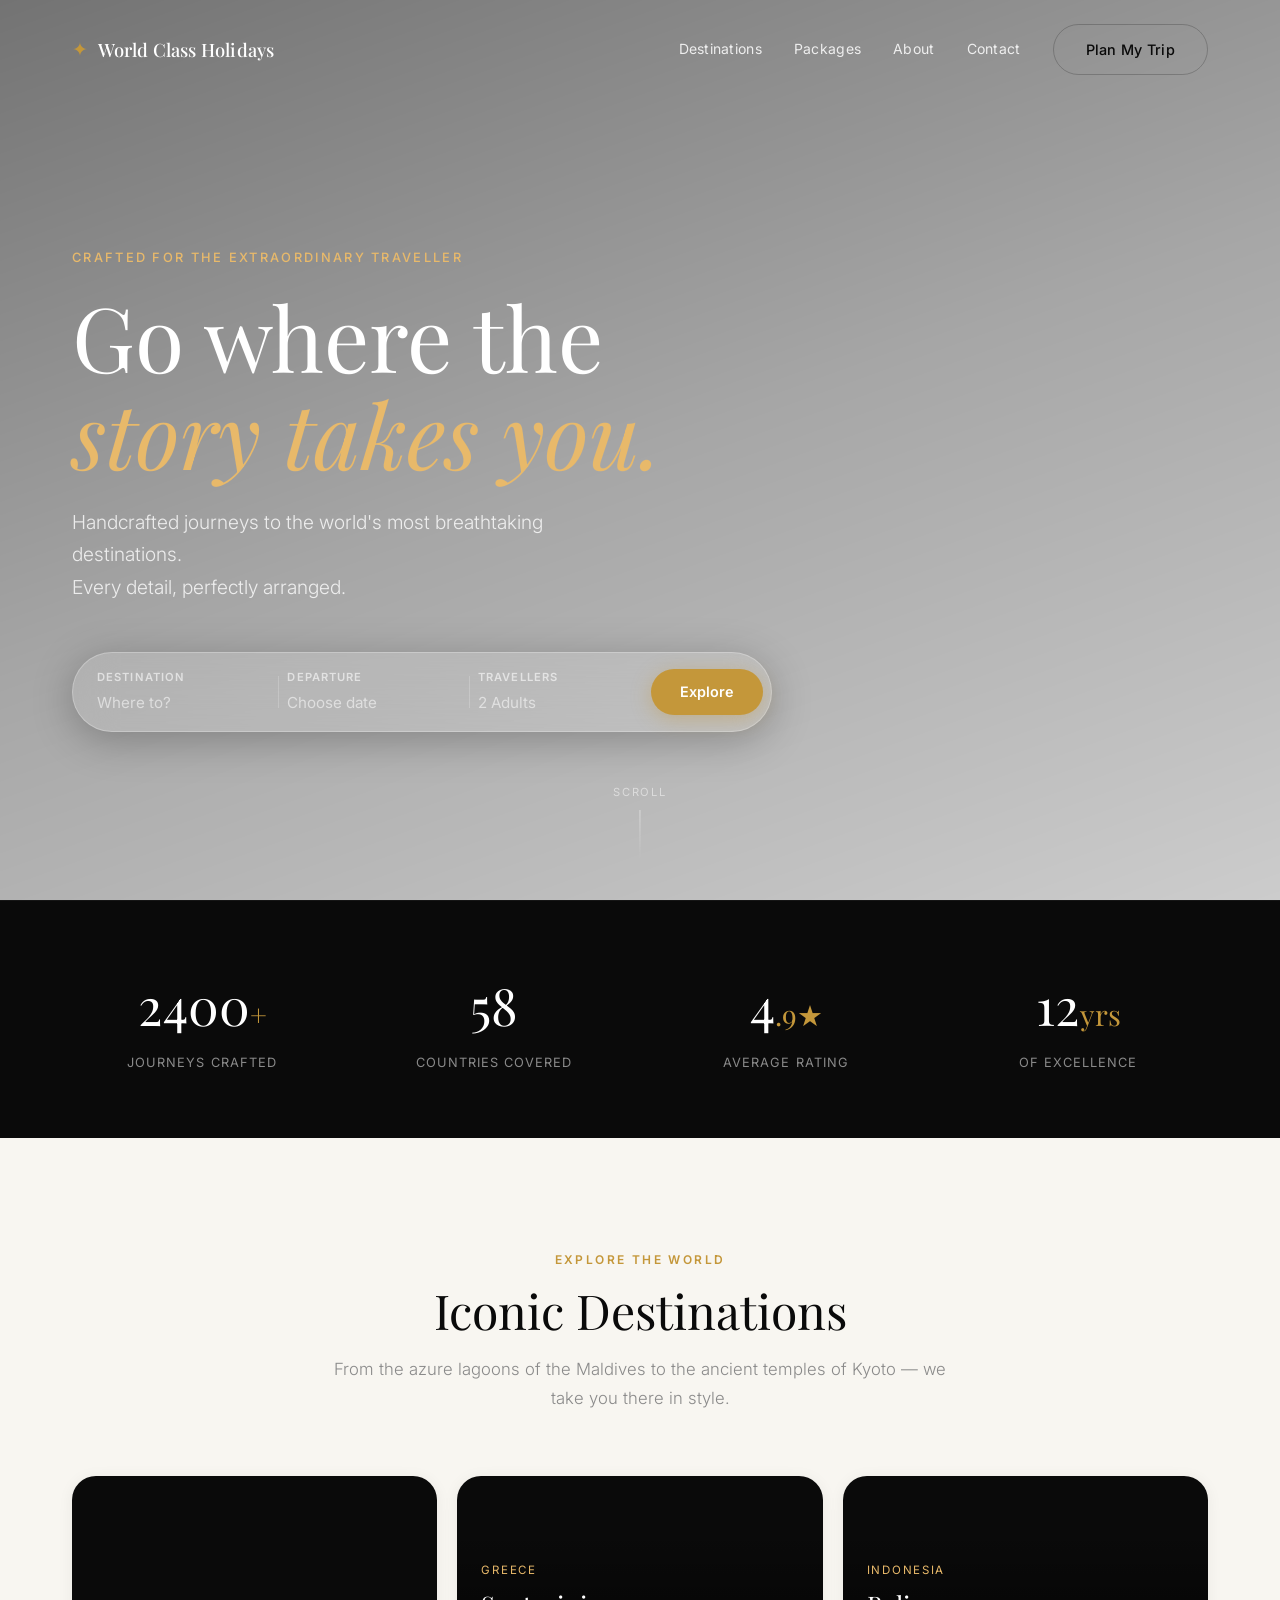
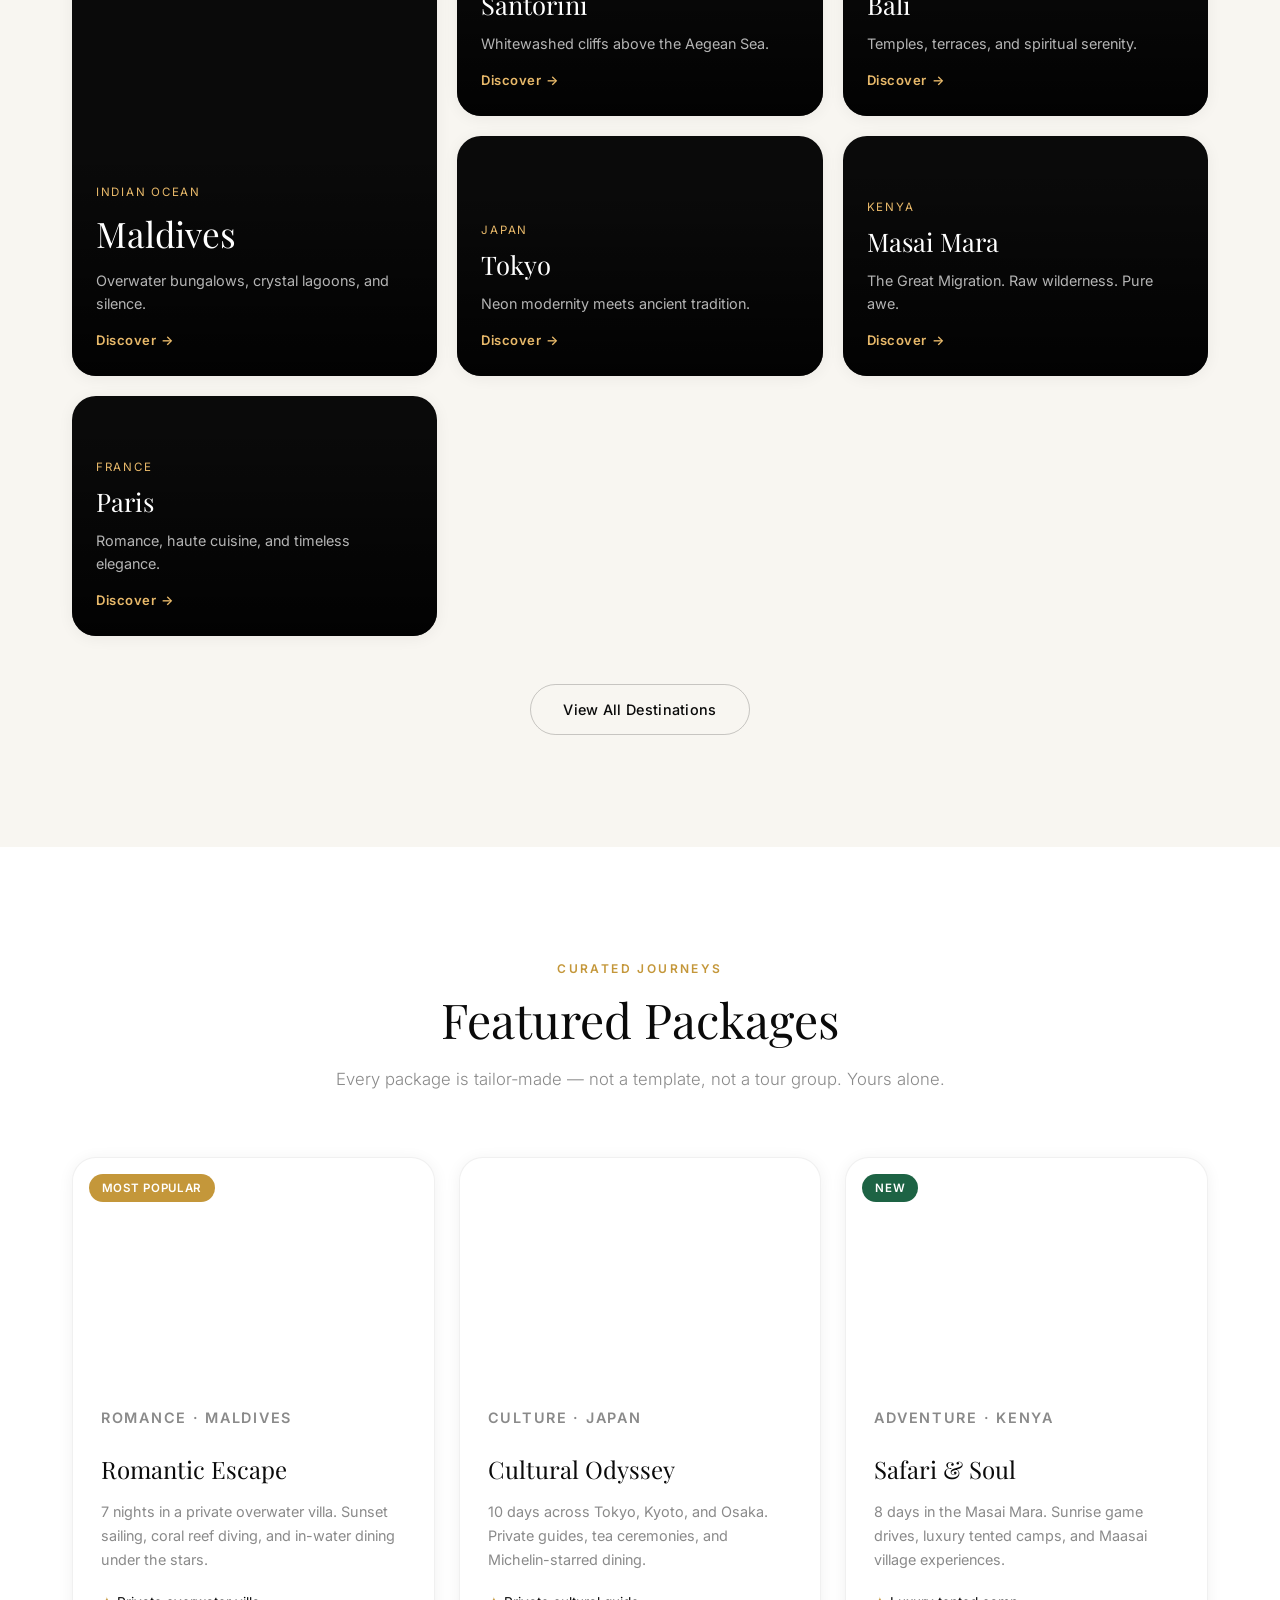
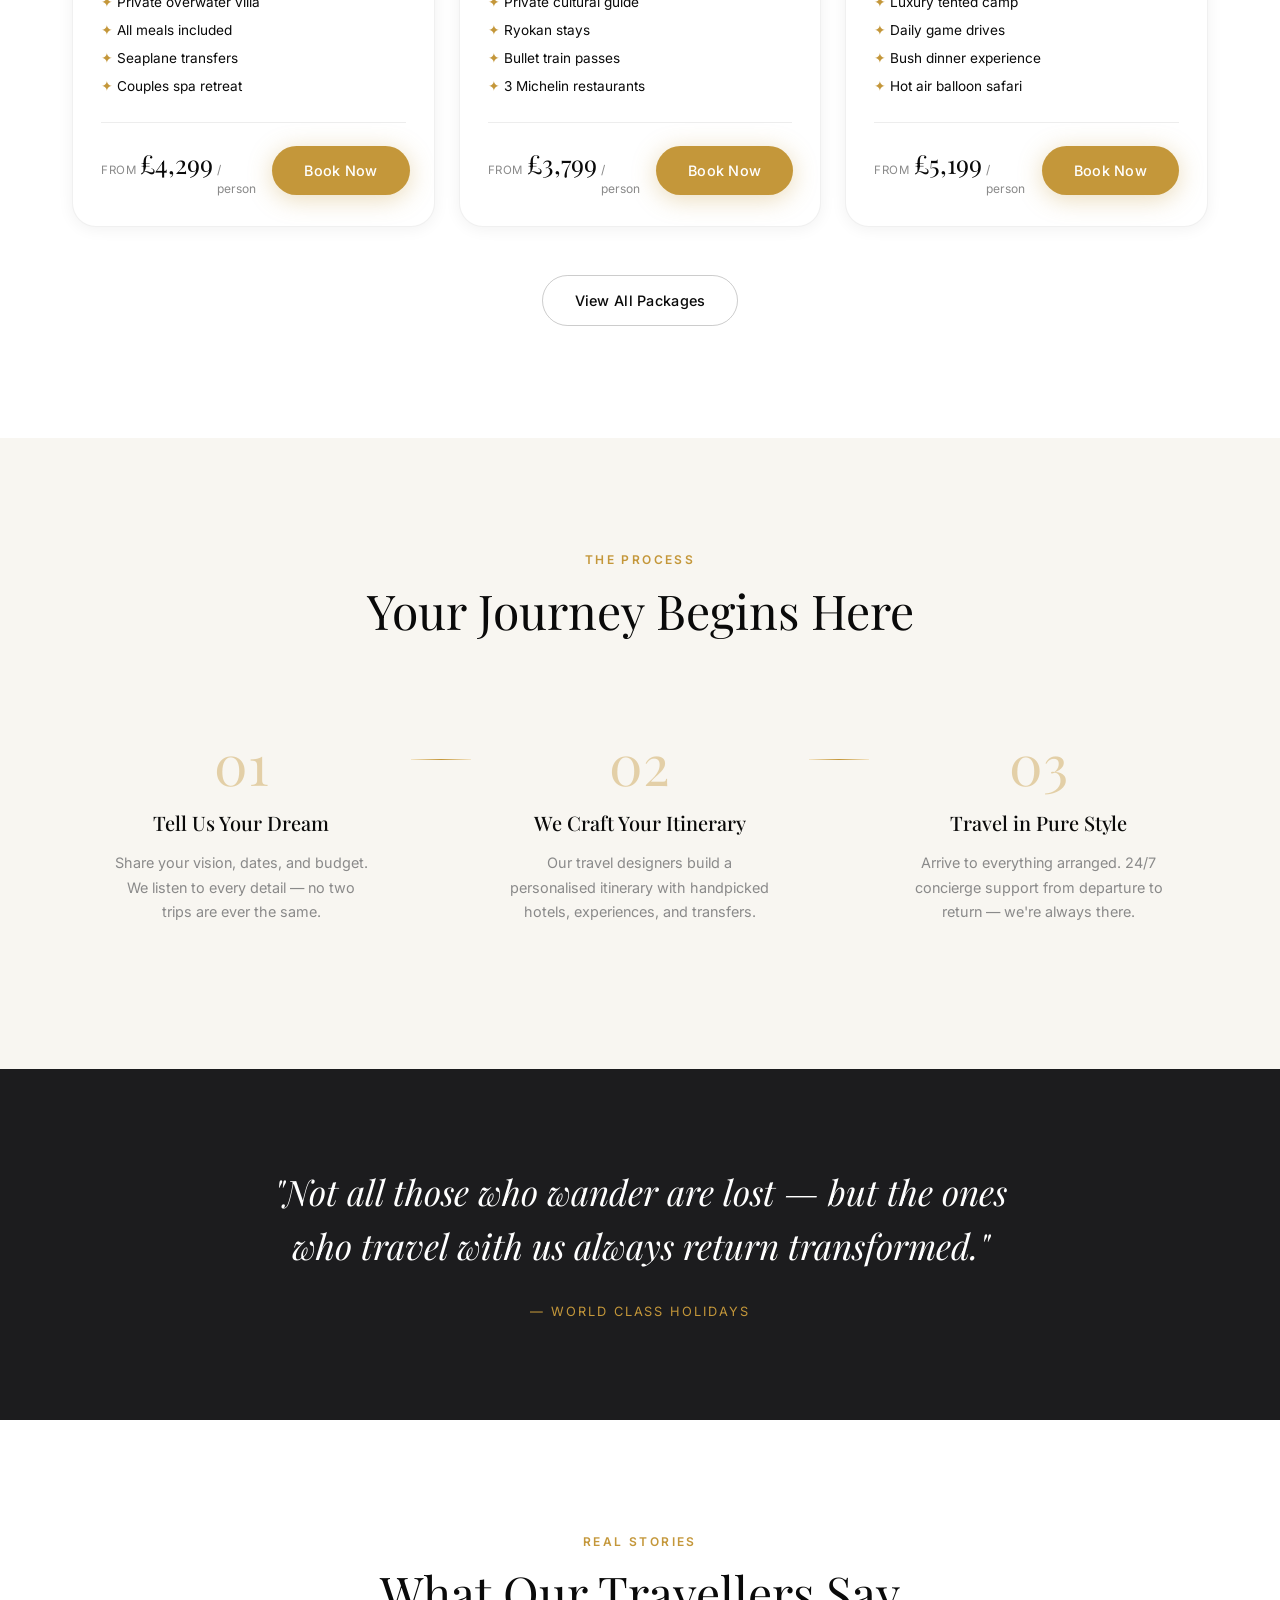
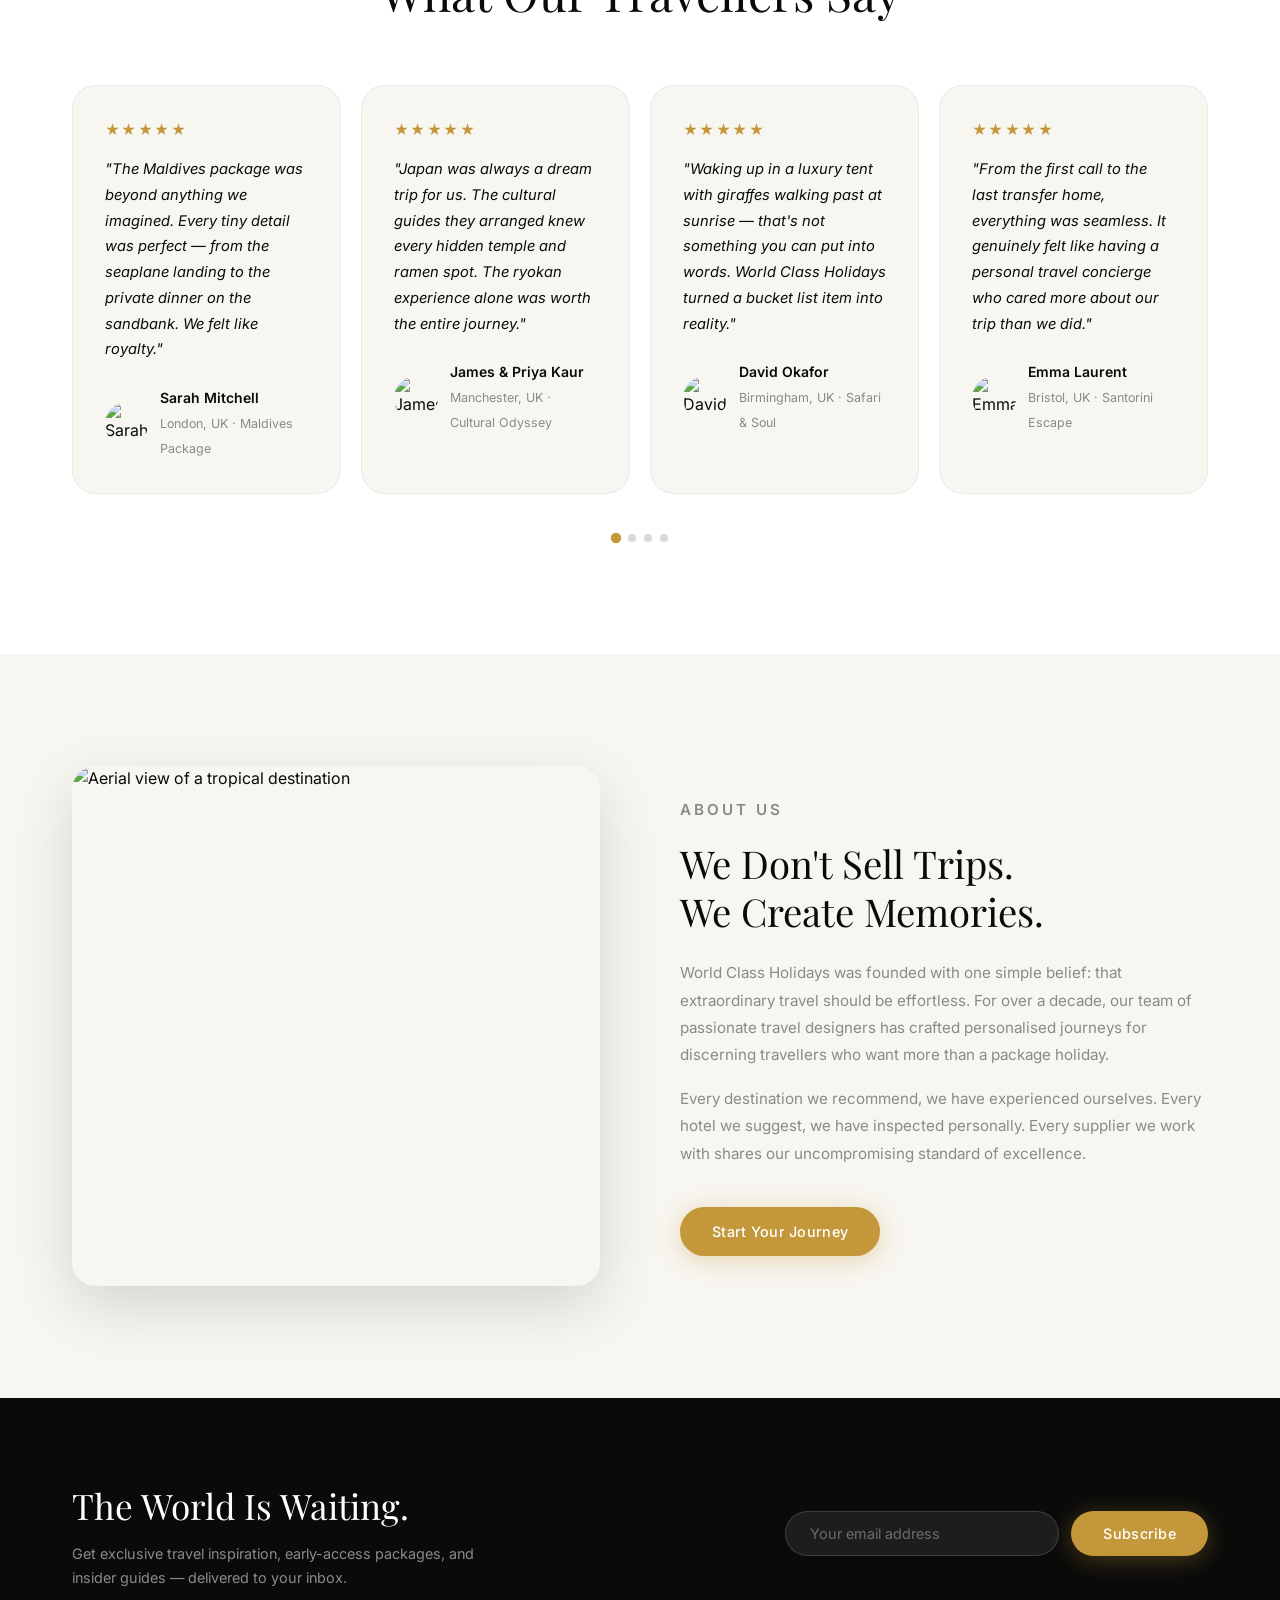
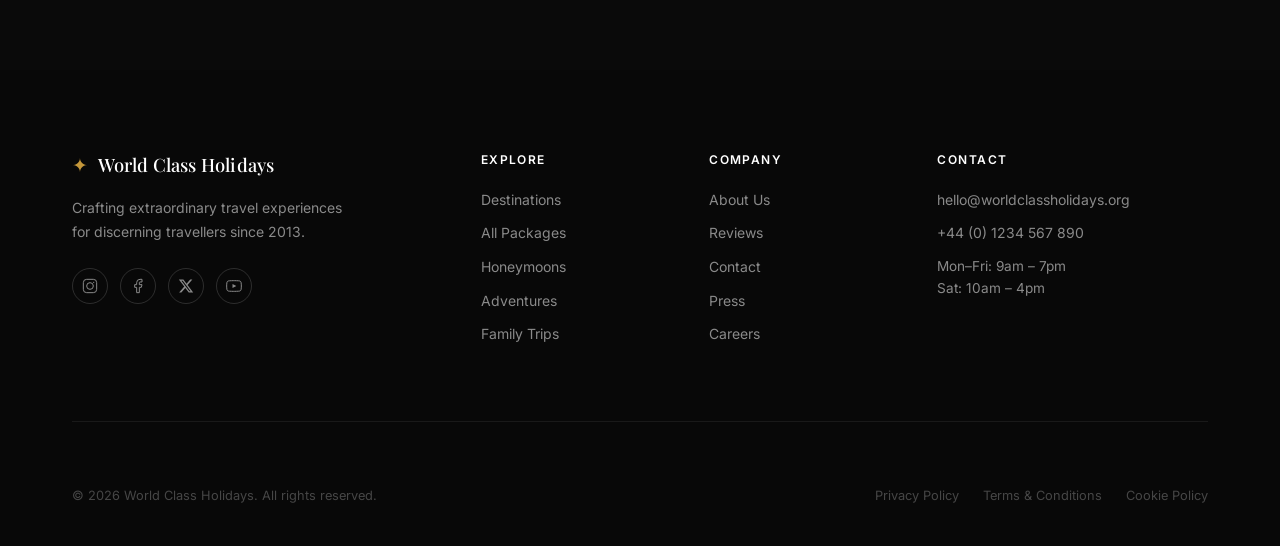
==== index.html @ 03d46b6d "init" ====
<!DOCTYPE html>
<html lang="en">
<head>
  <meta charset="UTF-8" />
  <meta name="viewport" content="width=device-width, initial-scale=1.0" />
  <title>World Class Holidays — Extraordinary Travel Experiences</title>
  <meta name="description" content="Curated luxury travel experiences crafted for those who demand the extraordinary. Discover the world's finest destinations with World Class Holidays." />
  <link rel="preconnect" href="https://fonts.googleapis.com" />
  <link rel="preconnect" href="https://fonts.gstatic.com" crossorigin />
  <link href="https://fonts.googleapis.com/css2?family=Playfair+Display:ital,wght@0,300;0,400;0,500;0,700;1,300;1,400&family=Inter:wght@300;400;500;600&display=swap" rel="stylesheet" />
  <link rel="stylesheet" href="style.css" />
</head>
<body>

  <!-- ═══════════════════════════════ NAV ═══════════════════════════════ -->
  <header class="nav" id="nav">
    <div class="nav__inner">
      <a href="index.html" class="nav__logo">
        <span class="nav__logo-mark">✦</span>
        <span class="nav__logo-text">World Class Holidays</span>
      </a>
      <nav class="nav__links">
        <a href="destinations.html">Destinations</a>
        <a href="packages.html">Packages</a>
        <a href="#about">About</a>
        <a href="contact.html">Contact</a>
      </nav>
      <a href="packages.html" class="btn btn--outline nav__cta">Plan My Trip</a>
      <button class="nav__burger" id="burger" aria-label="Menu">
        <span></span><span></span><span></span>
      </button>
    </div>
    <div class="nav__mobile" id="mobileMenu">
      <a href="destinations.html">Destinations</a>
      <a href="packages.html">Packages</a>
      <a href="#about">About</a>
      <a href="contact.html">Contact</a>
      <a href="packages.html" class="btn btn--gold">Plan My Trip</a>
    </div>
  </header>

  <!-- ══════════════════════════════ HERO ══════════════════════════════ -->
  <section class="hero">
    <div class="hero__bg" id="heroBg"></div>
    <div class="hero__overlay"></div>
    <div class="hero__content">
      <p class="hero__eyebrow reveal">Crafted for the extraordinary traveller</p>
      <h1 class="hero__title reveal">
        Go where the<br /><em>story takes you.</em>
      </h1>
      <p class="hero__sub reveal">
        Handcrafted journeys to the world's most breathtaking destinations.<br />
        Every detail, perfectly arranged.
      </p>
      <div class="hero__search reveal">
        <div class="search-bar">
          <div class="search-bar__field">
            <label>Destination</label>
            <input type="text" placeholder="Where to?" />
          </div>
          <div class="search-bar__divider"></div>
          <div class="search-bar__field">
            <label>Departure</label>
            <input type="text" placeholder="Choose date" id="depDate" />
          </div>
          <div class="search-bar__divider"></div>
          <div class="search-bar__field">
            <label>Travellers</label>
            <input type="text" placeholder="2 Adults" />
          </div>
          <button class="search-bar__btn">Explore</button>
        </div>
      </div>
    </div>
    <div class="hero__scroll-hint">
      <span>Scroll</span>
      <div class="hero__scroll-line"></div>
    </div>
  </section>

  <!-- ════════════════════════════ STATS BAR ═══════════════════════════ -->
  <section class="stats">
    <div class="container">
      <div class="stats__grid">
        <div class="stats__item reveal">
          <span class="stats__num" data-target="2400">0</span><span class="stats__suffix">+</span>
          <p>Journeys Crafted</p>
        </div>
        <div class="stats__item reveal">
          <span class="stats__num" data-target="58">0</span><span class="stats__suffix"></span>
          <p>Countries Covered</p>
        </div>
        <div class="stats__item reveal">
          <span class="stats__num" data-target="4">0</span><span class="stats__suffix">.9★</span>
          <p>Average Rating</p>
        </div>
        <div class="stats__item reveal">
          <span class="stats__num" data-target="12">0</span><span class="stats__suffix">yrs</span>
          <p>Of Excellence</p>
        </div>
      </div>
    </div>
  </section>

  <!-- ══════════════════════════ DESTINATIONS ══════════════════════════ -->
  <section class="section destinations" id="destinations">
    <div class="container">
      <div class="section__header reveal">
        <p class="section__eyebrow">Explore the World</p>
        <h2 class="section__title">Iconic Destinations</h2>
        <p class="section__sub">From the azure lagoons of the Maldives to the ancient temples of Kyoto — we take you there in style.</p>
      </div>
      <div class="dest__grid">

        <div class="dest__card dest__card--large reveal">
          <div class="dest__img" style="background-image:url('https://images.unsplash.com/photo-1514282401047-d79a71a590e8?w=900&q=80')"></div>
          <div class="dest__info">
            <p class="dest__region">Indian Ocean</p>
            <h3>Maldives</h3>
            <p class="dest__desc">Overwater bungalows, crystal lagoons, and silence.</p>
            <a href="destinations.html" class="dest__link">Discover <span>→</span></a>
          </div>
        </div>

        <div class="dest__card reveal">
          <div class="dest__img" style="background-image:url('https://images.unsplash.com/photo-1570077188670-e3a8d69ac5ff?w=700&q=80')"></div>
          <div class="dest__info">
            <p class="dest__region">Greece</p>
            <h3>Santorini</h3>
            <p class="dest__desc">Whitewashed cliffs above the Aegean Sea.</p>
            <a href="destinations.html" class="dest__link">Discover <span>→</span></a>
          </div>
        </div>

        <div class="dest__card reveal">
          <div class="dest__img" style="background-image:url('https://images.unsplash.com/photo-1537996194471-e657df975ab4?w=700&q=80')"></div>
          <div class="dest__info">
            <p class="dest__region">Indonesia</p>
            <h3>Bali</h3>
            <p class="dest__desc">Temples, terraces, and spiritual serenity.</p>
            <a href="destinations.html" class="dest__link">Discover <span>→</span></a>
          </div>
        </div>

        <div class="dest__card reveal">
          <div class="dest__img" style="background-image:url('https://images.unsplash.com/photo-1540959733332-eab4deabeeaf?w=700&q=80')"></div>
          <div class="dest__info">
            <p class="dest__region">Japan</p>
            <h3>Tokyo</h3>
            <p class="dest__desc">Neon modernity meets ancient tradition.</p>
            <a href="destinations.html" class="dest__link">Discover <span>→</span></a>
          </div>
        </div>

        <div class="dest__card reveal">
          <div class="dest__img" style="background-image:url('https://images.unsplash.com/photo-1516426122078-c23e76319801?w=700&q=80')"></div>
          <div class="dest__info">
            <p class="dest__region">Kenya</p>
            <h3>Masai Mara</h3>
            <p class="dest__desc">The Great Migration. Raw wilderness. Pure awe.</p>
            <a href="destinations.html" class="dest__link">Discover <span>→</span></a>
          </div>
        </div>

        <div class="dest__card reveal">
          <div class="dest__img" style="background-image:url('https://images.unsplash.com/photo-1431274172761-fcdab704a5c4?w=700&q=80')"></div>
          <div class="dest__info">
            <p class="dest__region">France</p>
            <h3>Paris</h3>
            <p class="dest__desc">Romance, haute cuisine, and timeless elegance.</p>
            <a href="destinations.html" class="dest__link">Discover <span>→</span></a>
          </div>
        </div>

      </div>
      <div class="section__cta reveal">
        <a href="destinations.html" class="btn btn--outline">View All Destinations</a>
      </div>
    </div>
  </section>

  <!-- ════════════════════════════ PACKAGES ════════════════════════════ -->
  <section class="section packages" id="packages">
    <div class="container">
      <div class="section__header reveal">
        <p class="section__eyebrow">Curated Journeys</p>
        <h2 class="section__title">Featured Packages</h2>
        <p class="section__sub">Every package is tailor-made — not a template, not a tour group. Yours alone.</p>
      </div>
      <div class="pkg__grid">

        <div class="pkg__card reveal">
          <div class="pkg__img" style="background-image:url('https://images.unsplash.com/photo-1514282401047-d79a71a590e8?w=800&q=80')">
            <span class="pkg__badge">Most Popular</span>
          </div>
          <div class="pkg__body">
            <p class="pkg__tag">Romance · Maldives</p>
            <h3>Romantic Escape</h3>
            <p>7 nights in a private overwater villa. Sunset sailing, coral reef diving, and in-water dining under the stars.</p>
            <ul class="pkg__features">
              <li>✦ Private overwater villa</li>
              <li>✦ All meals included</li>
              <li>✦ Seaplane transfers</li>
              <li>✦ Couples spa retreat</li>
            </ul>
            <div class="pkg__footer">
              <div class="pkg__price">
                <span class="pkg__from">from</span>
                <span class="pkg__amount">£4,299</span>
                <span class="pkg__per">/ person</span>
              </div>
              <a href="packages.html" class="btn btn--gold">Book Now</a>
            </div>
          </div>
        </div>

        <div class="pkg__card reveal">
          <div class="pkg__img" style="background-image:url('https://images.unsplash.com/photo-1540959733332-eab4deabeeaf?w=800&q=80')">
          </div>
          <div class="pkg__body">
            <p class="pkg__tag">Culture · Japan</p>
            <h3>Cultural Odyssey</h3>
            <p>10 days across Tokyo, Kyoto, and Osaka. Private guides, tea ceremonies, and Michelin-starred dining.</p>
            <ul class="pkg__features">
              <li>✦ Private cultural guide</li>
              <li>✦ Ryokan stays</li>
              <li>✦ Bullet train passes</li>
              <li>✦ 3 Michelin restaurants</li>
            </ul>
            <div class="pkg__footer">
              <div class="pkg__price">
                <span class="pkg__from">from</span>
                <span class="pkg__amount">£3,799</span>
                <span class="pkg__per">/ person</span>
              </div>
              <a href="packages.html" class="btn btn--gold">Book Now</a>
            </div>
          </div>
        </div>

        <div class="pkg__card reveal">
          <div class="pkg__img" style="background-image:url('https://images.unsplash.com/photo-1516426122078-c23e76319801?w=800&q=80')">
            <span class="pkg__badge pkg__badge--new">New</span>
          </div>
          <div class="pkg__body">
            <p class="pkg__tag">Adventure · Kenya</p>
            <h3>Safari & Soul</h3>
            <p>8 days in the Masai Mara. Sunrise game drives, luxury tented camps, and Maasai village experiences.</p>
            <ul class="pkg__features">
              <li>✦ Luxury tented camp</li>
              <li>✦ Daily game drives</li>
              <li>✦ Bush dinner experience</li>
              <li>✦ Hot air balloon safari</li>
            </ul>
            <div class="pkg__footer">
              <div class="pkg__price">
                <span class="pkg__from">from</span>
                <span class="pkg__amount">£5,199</span>
                <span class="pkg__per">/ person</span>
              </div>
              <a href="packages.html" class="btn btn--gold">Book Now</a>
            </div>
          </div>
        </div>

      </div>
      <div class="section__cta reveal">
        <a href="packages.html" class="btn btn--outline">View All Packages</a>
      </div>
    </div>
  </section>

  <!-- ══════════════════════════ HOW IT WORKS ══════════════════════════ -->
  <section class="section how" id="how">
    <div class="container">
      <div class="section__header reveal">
        <p class="section__eyebrow">The Process</p>
        <h2 class="section__title">Your Journey Begins Here</h2>
      </div>
      <div class="how__grid">
        <div class="how__step reveal">
          <div class="how__num">01</div>
          <h3>Tell Us Your Dream</h3>
          <p>Share your vision, dates, and budget. We listen to every detail — no two trips are ever the same.</p>
        </div>
        <div class="how__connector reveal"></div>
        <div class="how__step reveal">
          <div class="how__num">02</div>
          <h3>We Craft Your Itinerary</h3>
          <p>Our travel designers build a personalised itinerary with handpicked hotels, experiences, and transfers.</p>
        </div>
        <div class="how__connector reveal"></div>
        <div class="how__step reveal">
          <div class="how__num">03</div>
          <h3>Travel in Pure Style</h3>
          <p>Arrive to everything arranged. 24/7 concierge support from departure to return — we're always there.</p>
        </div>
      </div>
    </div>
  </section>

  <!-- ════════════════════════ DARK QUOTE BAND ═════════════════════════ -->
  <section class="quote-band">
    <div class="container">
      <blockquote class="reveal">
        <p>"Not all those who wander are lost — but the ones who travel with us always return transformed."</p>
        <cite>— World Class Holidays</cite>
      </blockquote>
    </div>
  </section>

  <!-- ══════════════════════════ TESTIMONIALS ══════════════════════════ -->
  <section class="section testimonials" id="testimonials">
    <div class="container">
      <div class="section__header reveal">
        <p class="section__eyebrow">Real Stories</p>
        <h2 class="section__title">What Our Travellers Say</h2>
      </div>
      <div class="testi__track" id="testiTrack">
        <div class="testi__card">
          <div class="testi__stars">★★★★★</div>
          <p>"The Maldives package was beyond anything we imagined. Every tiny detail was perfect — from the seaplane landing to the private dinner on the sandbank. We felt like royalty."</p>
          <div class="testi__author">
            <img src="https://i.pravatar.cc/60?img=47" alt="Sarah M" />
            <div>
              <strong>Sarah Mitchell</strong>
              <span>London, UK · Maldives Package</span>
            </div>
          </div>
        </div>
        <div class="testi__card">
          <div class="testi__stars">★★★★★</div>
          <p>"Japan was always a dream trip for us. The cultural guides they arranged knew every hidden temple and ramen spot. The ryokan experience alone was worth the entire journey."</p>
          <div class="testi__author">
            <img src="https://i.pravatar.cc/60?img=12" alt="James K" />
            <div>
              <strong>James & Priya Kaur</strong>
              <span>Manchester, UK · Cultural Odyssey</span>
            </div>
          </div>
        </div>
        <div class="testi__card">
          <div class="testi__stars">★★★★★</div>
          <p>"Waking up in a luxury tent with giraffes walking past at sunrise — that's not something you can put into words. World Class Holidays turned a bucket list item into reality."</p>
          <div class="testi__author">
            <img src="https://i.pravatar.cc/60?img=33" alt="David O" />
            <div>
              <strong>David Okafor</strong>
              <span>Birmingham, UK · Safari & Soul</span>
            </div>
          </div>
        </div>
        <div class="testi__card">
          <div class="testi__stars">★★★★★</div>
          <p>"From the first call to the last transfer home, everything was seamless. It genuinely felt like having a personal travel concierge who cared more about our trip than we did."</p>
          <div class="testi__author">
            <img src="https://i.pravatar.cc/60?img=25" alt="Emma L" />
            <div>
              <strong>Emma Laurent</strong>
              <span>Bristol, UK · Santorini Escape</span>
            </div>
          </div>
        </div>
      </div>
      <div class="testi__dots" id="testiDots">
        <button class="testi__dot active" data-idx="0"></button>
        <button class="testi__dot" data-idx="1"></button>
        <button class="testi__dot" data-idx="2"></button>
        <button class="testi__dot" data-idx="3"></button>
      </div>
    </div>
  </section>

  <!-- ═════════════════════════ ABOUT STRIP ════════════════════════════ -->
  <section class="section about" id="about">
    <div class="container">
      <div class="about__inner">
        <div class="about__img reveal">
          <img src="https://images.unsplash.com/photo-1436491865332-7a61a109cc05?w=800&q=80" alt="Aerial view of a tropical destination" />
        </div>
        <div class="about__text reveal">
          <p class="section__eyebrow">About Us</p>
          <h2>We Don't Sell Trips.<br />We Create Memories.</h2>
          <p>World Class Holidays was founded with one simple belief: that extraordinary travel should be effortless. For over a decade, our team of passionate travel designers has crafted personalised journeys for discerning travellers who want more than a package holiday.</p>
          <p>Every destination we recommend, we have experienced ourselves. Every hotel we suggest, we have inspected personally. Every supplier we work with shares our uncompromising standard of excellence.</p>
          <a href="contact.html" class="btn btn--gold">Start Your Journey</a>
        </div>
      </div>
    </div>
  </section>

  <!-- ═══════════════════════════ NEWSLETTER ═══════════════════════════ -->
  <section class="newsletter">
    <div class="container">
      <div class="newsletter__inner reveal">
        <div class="newsletter__text">
          <h2>The World Is Waiting.</h2>
          <p>Get exclusive travel inspiration, early-access packages, and insider guides — delivered to your inbox.</p>
        </div>
        <form class="newsletter__form" onsubmit="handleNewsletter(event)">
          <input type="email" placeholder="Your email address" required />
          <button type="submit" class="btn btn--gold">Subscribe</button>
        </form>
      </div>
    </div>
  </section>

  <!-- ════════════════════════════ FOOTER ══════════════════════════════ -->
  <footer class="footer">
    <div class="container">
      <div class="footer__top">
        <div class="footer__brand">
          <a href="index.html" class="nav__logo">
            <span class="nav__logo-mark">✦</span>
            <span class="nav__logo-text">World Class Holidays</span>
          </a>
          <p>Crafting extraordinary travel experiences for discerning travellers since 2013.</p>
          <div class="footer__social">
            <a href="#" aria-label="Instagram">
              <svg viewBox="0 0 24 24" fill="none" stroke="currentColor" stroke-width="1.5"><rect x="2" y="2" width="20" height="20" rx="5"/><circle cx="12" cy="12" r="5"/><circle cx="17.5" cy="6.5" r="1" fill="currentColor" stroke="none"/></svg>
            </a>
            <a href="#" aria-label="Facebook">
              <svg viewBox="0 0 24 24" fill="none" stroke="currentColor" stroke-width="1.5"><path d="M18 2h-3a5 5 0 00-5 5v3H7v4h3v8h4v-8h3l1-4h-4V7a1 1 0 011-1h3z"/></svg>
            </a>
            <a href="#" aria-label="Twitter/X">
              <svg viewBox="0 0 24 24" fill="currentColor"><path d="M18.244 2.25h3.308l-7.227 8.26 8.502 11.24H16.17l-5.214-6.817L4.99 21.75H1.68l7.73-8.835L1.254 2.25H8.08l4.713 6.231zm-1.161 17.52h1.833L7.084 4.126H5.117z"/></svg>
            </a>
            <a href="#" aria-label="YouTube">
              <svg viewBox="0 0 24 24" fill="none" stroke="currentColor" stroke-width="1.5"><path d="M22.54 6.42a2.78 2.78 0 00-1.95-1.96C18.88 4 12 4 12 4s-6.88 0-8.59.46A2.78 2.78 0 001.46 6.42 29 29 0 001 12a29 29 0 00.46 5.58 2.78 2.78 0 001.95 1.96C5.12 20 12 20 12 20s6.88 0 8.59-.46a2.78 2.78 0 001.95-1.96A29 29 0 0023 12a29 29 0 00-.46-5.58z"/><polygon points="9.75 15.02 15.5 12 9.75 8.98 9.75 15.02" fill="currentColor" stroke="none"/></svg>
            </a>
          </div>
        </div>
        <div class="footer__col">
          <h4>Explore</h4>
          <a href="destinations.html">Destinations</a>
          <a href="packages.html">All Packages</a>
          <a href="packages.html#honeymoon">Honeymoons</a>
          <a href="packages.html#adventure">Adventures</a>
          <a href="packages.html#family">Family Trips</a>
        </div>
        <div class="footer__col">
          <h4>Company</h4>
          <a href="#about">About Us</a>
          <a href="#testimonials">Reviews</a>
          <a href="contact.html">Contact</a>
          <a href="#">Press</a>
          <a href="#">Careers</a>
        </div>
        <div class="footer__col">
          <h4>Contact</h4>
          <a href="mailto:hello@worldclassholidays.org">hello@worldclassholidays.org</a>
          <a href="tel:+441234567890">+44 (0) 1234 567 890</a>
          <p style="color:var(--gray-1);font-size:0.85rem;margin-top:0.5rem;">Mon–Fri: 9am – 7pm<br/>Sat: 10am – 4pm</p>
        </div>
      </div>
      <div class="footer__bottom">
        <p>© 2026 World Class Holidays. All rights reserved.</p>
        <div class="footer__legal">
          <a href="#">Privacy Policy</a>
          <a href="#">Terms & Conditions</a>
          <a href="#">Cookie Policy</a>
        </div>
      </div>
    </div>
  </footer>

  <script src="script.js"></script>
</body>
</html>
---- style.css ----
/* ═══════════════════════════════════════════════════════
   WORLD CLASS HOLIDAYS — Design System
   Apple-level premium travel website
═══════════════════════════════════════════════════════ */

/* ── Tokens ────────────────────────────────────────── */
:root {
  --black:      #000000;
  --dark:       #0A0A0A;
  --dark-2:     #111111;
  --dark-3:     #1C1C1E;
  --gold:       #C4973A;
  --gold-light: #E8B96A;
  --gold-pale:  #F5E6C8;
  --white:      #FFFFFF;
  --off-white:  #F8F6F1;
  --gray-1:     #8A8A8A;
  --gray-2:     #3A3A3A;
  --radius-sm:  8px;
  --radius-md:  16px;
  --radius-lg:  24px;
  --radius-xl:  40px;
  --shadow-sm:  0 2px 16px rgba(0,0,0,0.06);
  --shadow-md:  0 8px 40px rgba(0,0,0,0.10);
  --shadow-lg:  0 20px 60px rgba(0,0,0,0.14);
  --ease-spring: cubic-bezier(0.16, 1, 0.3, 1);
  --ease-out:   cubic-bezier(0.25, 0, 0, 1);
  --transition: 0.5s var(--ease-spring);
  --font-display: 'Playfair Display', Georgia, serif;
  --font-body:    'Inter', -apple-system, BlinkMacSystemFont, sans-serif;
}

/* ── Reset ─────────────────────────────────────────── */
*, *::before, *::after { box-sizing: border-box; margin: 0; padding: 0; }
html { scroll-behavior: smooth; -webkit-font-smoothing: antialiased; }
body {
  font-family: var(--font-body);
  font-size: 16px;
  line-height: 1.6;
  color: var(--dark);
  background: var(--white);
  overflow-x: hidden;
}
img { display: block; max-width: 100%; }
a { text-decoration: none; color: inherit; }
input, button { font-family: inherit; border: none; outline: none; }

/* ── Container ─────────────────────────────────────── */
.container {
  width: 100%;
  max-width: 1200px;
  margin: 0 auto;
  padding: 0 2rem;
}

/* ── Buttons ───────────────────────────────────────── */
.btn {
  display: inline-flex;
  align-items: center;
  gap: 0.5rem;
  padding: 0.8rem 2rem;
  border-radius: var(--radius-xl);
  font-size: 0.9rem;
  font-weight: 500;
  letter-spacing: 0.02em;
  cursor: pointer;
  transition: var(--transition);
  white-space: nowrap;
}
.btn--gold {
  background: var(--gold);
  color: var(--white);
  box-shadow: 0 4px 24px rgba(196,151,58,0.35);
}
.btn--gold:hover {
  background: var(--gold-light);
  transform: translateY(-2px);
  box-shadow: 0 8px 32px rgba(196,151,58,0.45);
}
.btn--outline {
  background: transparent;
  color: var(--dark);
  border: 1.5px solid rgba(0,0,0,0.2);
}
.btn--outline:hover {
  border-color: var(--gold);
  color: var(--gold);
  transform: translateY(-2px);
}
.btn--outline-white {
  background: transparent;
  color: var(--white);
  border: 1.5px solid rgba(255,255,255,0.4);
}
.btn--outline-white:hover {
  border-color: var(--white);
  background: rgba(255,255,255,0.1);
}

/* ── Scroll Reveal ─────────────────────────────────── */
.reveal {
  opacity: 0;
  transform: translateY(28px);
  transition: opacity 0.7s var(--ease-spring), transform 0.7s var(--ease-spring);
}
.reveal.visible {
  opacity: 1;
  transform: translateY(0);
}

/* ══════════════════════════════════════════════════════
   NAV
══════════════════════════════════════════════════════ */
.nav {
  position: fixed;
  top: 0; left: 0; right: 0;
  z-index: 100;
  padding: 1.5rem 0;
  transition: background 0.4s ease, padding 0.4s ease, box-shadow 0.4s ease;
}
.nav.scrolled {
  background: rgba(255,255,255,0.88);
  backdrop-filter: blur(20px);
  -webkit-backdrop-filter: blur(20px);
  padding: 1rem 0;
  box-shadow: 0 1px 0 rgba(0,0,0,0.06);
}
.nav.scrolled .nav__logo-text,
.nav.scrolled .nav__logo-mark,
.nav.scrolled .nav__links a {
  color: var(--dark);
}
.nav.scrolled .btn--outline {
  border-color: rgba(0,0,0,0.2);
  color: var(--dark);
}
.nav__inner {
  max-width: 1200px;
  margin: 0 auto;
  padding: 0 2rem;
  display: flex;
  align-items: center;
  gap: 2rem;
}
.nav__logo {
  display: flex;
  align-items: center;
  gap: 0.6rem;
  margin-right: auto;
}
.nav__logo-mark {
  color: var(--gold);
  font-size: 1.2rem;
}
.nav__logo-text {
  font-family: var(--font-display);
  font-size: 1.15rem;
  font-weight: 500;
  color: var(--white);
  transition: color 0.4s;
  letter-spacing: 0.01em;
}
.nav__links {
  display: flex;
  gap: 2rem;
}
.nav__links a {
  font-size: 0.875rem;
  font-weight: 400;
  color: rgba(255,255,255,0.85);
  letter-spacing: 0.02em;
  transition: color 0.3s;
  position: relative;
}
.nav__links a::after {
  content: '';
  position: absolute;
  bottom: -4px;
  left: 0; right: 0;
  height: 1px;
  background: var(--gold);
  transform: scaleX(0);
  transform-origin: left;
  transition: transform 0.3s var(--ease-out);
}
.nav__links a:hover { color: var(--white); }
.nav__links a:hover::after { transform: scaleX(1); }
.nav.scrolled .nav__links a { color: var(--gray-1); }
.nav.scrolled .nav__links a:hover { color: var(--dark); }
.nav__cta { display: none; }
@media (min-width: 900px) { .nav__cta { display: inline-flex; } }
.nav__burger {
  display: none;
  flex-direction: column;
  gap: 5px;
  background: none;
  cursor: pointer;
  padding: 4px;
}
.nav__burger span {
  display: block;
  width: 22px; height: 2px;
  background: var(--white);
  border-radius: 2px;
  transition: var(--transition);
}
.nav.scrolled .nav__burger span { background: var(--dark); }
@media (max-width: 899px) {
  .nav__links { display: none; }
  .nav__burger { display: flex; }
}
.nav__mobile {
  display: none;
  flex-direction: column;
  padding: 1rem 2rem 2rem;
  background: var(--white);
  border-top: 1px solid rgba(0,0,0,0.06);
  gap: 0.25rem;
}
.nav__mobile.open { display: flex; }
.nav__mobile a {
  padding: 0.75rem 0;
  font-size: 1rem;
  color: var(--dark);
  border-bottom: 1px solid rgba(0,0,0,0.05);
}
.nav__mobile .btn { margin-top: 1rem; text-align: center; justify-content: center; }

/* ══════════════════════════════════════════════════════
   HERO
══════════════════════════════════════════════════════ */
.hero {
  position: relative;
  height: 100vh;
  min-height: 700px;
  display: flex;
  align-items: center;
  overflow: hidden;
}
.hero__bg {
  position: absolute;
  inset: 0;
  background-image: url('https://images.unsplash.com/photo-1506905925346-21bda4d32df4?w=1920&q=85');
  background-size: cover;
  background-position: center;
  will-change: transform;
  animation: kenBurns 22s ease-in-out infinite alternate;
}
@keyframes kenBurns {
  from { transform: scale(1); }
  to   { transform: scale(1.07); }
}
.hero__overlay {
  position: absolute;
  inset: 0;
  background: linear-gradient(
    160deg,
    rgba(0,0,0,0.55) 0%,
    rgba(0,0,0,0.35) 50%,
    rgba(0,0,0,0.20) 100%
  );
}
.hero__content {
  position: relative;
  z-index: 2;
  max-width: 1200px;
  margin: 0 auto;
  padding: 0 2rem;
  padding-top: 5rem;
  width: 100%;
}
.hero__eyebrow {
  font-size: 0.8rem;
  font-weight: 500;
  letter-spacing: 0.18em;
  text-transform: uppercase;
  color: var(--gold-light);
  margin-bottom: 1.25rem;
  transition-delay: 0.1s;
}
.hero__title {
  font-family: var(--font-display);
  font-size: clamp(3rem, 7vw, 6.5rem);
  font-weight: 300;
  line-height: 1.08;
  color: var(--white);
  margin-bottom: 1.5rem;
  transition-delay: 0.2s;
}
.hero__title em {
  font-style: italic;
  color: var(--gold-light);
}
.hero__sub {
  font-size: clamp(1rem, 1.6vw, 1.2rem);
  font-weight: 300;
  color: rgba(255,255,255,0.8);
  max-width: 520px;
  line-height: 1.7;
  margin-bottom: 3rem;
  transition-delay: 0.3s;
}
.hero__search { transition-delay: 0.45s; }

/* Search Bar */
.search-bar {
  display: flex;
  align-items: center;
  background: rgba(255,255,255,0.12);
  backdrop-filter: blur(20px);
  -webkit-backdrop-filter: blur(20px);
  border: 1px solid rgba(255,255,255,0.25);
  border-radius: var(--radius-xl);
  padding: 0.5rem 0.5rem 0.5rem 1.5rem;
  max-width: 700px;
  gap: 0;
  box-shadow: 0 8px 40px rgba(0,0,0,0.25);
}
.search-bar__field {
  flex: 1;
  padding: 0.5rem 1.5rem 0.5rem 0;
  min-width: 0;
}
.search-bar__field label {
  display: block;
  font-size: 0.7rem;
  font-weight: 600;
  letter-spacing: 0.1em;
  text-transform: uppercase;
  color: rgba(255,255,255,0.6);
  margin-bottom: 0.2rem;
}
.search-bar__field input {
  background: none;
  color: var(--white);
  font-size: 0.95rem;
  font-weight: 400;
  width: 100%;
}
.search-bar__field input::placeholder { color: rgba(255,255,255,0.55); }
.search-bar__divider {
  width: 1px;
  height: 32px;
  background: rgba(255,255,255,0.2);
  margin: 0 0.5rem;
  flex-shrink: 0;
}
.search-bar__btn {
  background: var(--gold);
  color: var(--white);
  border-radius: var(--radius-xl);
  padding: 0.9rem 1.8rem;
  font-size: 0.9rem;
  font-weight: 600;
  cursor: pointer;
  transition: var(--transition);
  flex-shrink: 0;
  box-shadow: 0 4px 20px rgba(196,151,58,0.4);
}
.search-bar__btn:hover {
  background: var(--gold-light);
  transform: scale(1.03);
}

/* Scroll Hint */
.hero__scroll-hint {
  position: absolute;
  bottom: 2.5rem;
  left: 50%;
  transform: translateX(-50%);
  z-index: 2;
  display: flex;
  flex-direction: column;
  align-items: center;
  gap: 0.5rem;
}
.hero__scroll-hint span {
  font-size: 0.7rem;
  letter-spacing: 0.15em;
  text-transform: uppercase;
  color: rgba(255,255,255,0.5);
}
.hero__scroll-line {
  width: 1px;
  height: 50px;
  background: linear-gradient(to bottom, rgba(255,255,255,0.5), transparent);
  animation: scrollPulse 2s ease-in-out infinite;
}
@keyframes scrollPulse {
  0%, 100% { opacity: 0.3; transform: scaleY(1); }
  50%       { opacity: 1;   transform: scaleY(1.1); }
}

/* ══════════════════════════════════════════════════════
   STATS
══════════════════════════════════════════════════════ */
.stats {
  padding: 4rem 0;
  background: var(--dark);
  border-top: 1px solid rgba(255,255,255,0.05);
}
.stats__grid {
  display: grid;
  grid-template-columns: repeat(4, 1fr);
  gap: 2rem;
  text-align: center;
}
@media (max-width: 700px) { .stats__grid { grid-template-columns: repeat(2, 1fr); } }
.stats__item p {
  font-size: 0.8rem;
  font-weight: 400;
  letter-spacing: 0.08em;
  text-transform: uppercase;
  color: var(--gray-1);
  margin-top: 0.4rem;
}
.stats__num {
  font-family: var(--font-display);
  font-size: clamp(2.2rem, 4vw, 3.5rem);
  font-weight: 300;
  color: var(--white);
}
.stats__suffix {
  font-family: var(--font-display);
  font-size: 1.8rem;
  font-weight: 300;
  color: var(--gold);
}

/* ══════════════════════════════════════════════════════
   SECTION SHARED
══════════════════════════════════════════════════════ */
.section { padding: 7rem 0; }
.section__header {
  text-align: center;
  max-width: 640px;
  margin: 0 auto 4rem;
}
.section__eyebrow {
  font-size: 0.75rem;
  font-weight: 600;
  letter-spacing: 0.2em;
  text-transform: uppercase;
  color: var(--gold);
  margin-bottom: 0.8rem;
}
.section__title {
  font-family: var(--font-display);
  font-size: clamp(2rem, 4vw, 3rem);
  font-weight: 400;
  line-height: 1.2;
  color: var(--dark);
  margin-bottom: 1rem;
}
.section__sub {
  font-size: 1.05rem;
  font-weight: 300;
  color: var(--gray-1);
  line-height: 1.7;
}
.section__cta { text-align: center; margin-top: 3rem; }

/* ══════════════════════════════════════════════════════
   DESTINATIONS
══════════════════════════════════════════════════════ */
.destinations { background: var(--off-white); }
.dest__grid {
  display: grid;
  grid-template-columns: repeat(3, 1fr);
  grid-template-rows: auto auto;
  gap: 1.25rem;
}
@media (max-width: 900px) { .dest__grid { grid-template-columns: repeat(2, 1fr); } }
@media (max-width: 600px) { .dest__grid { grid-template-columns: 1fr; } }

.dest__card {
  position: relative;
  border-radius: var(--radius-lg);
  overflow: hidden;
  background: var(--dark);
  cursor: pointer;
  transition: transform 0.5s var(--ease-spring), box-shadow 0.5s var(--ease-spring);
  box-shadow: var(--shadow-sm);
}
.dest__card:hover {
  transform: translateY(-8px);
  box-shadow: var(--shadow-lg);
}
.dest__card--large {
  grid-column: span 1;
  grid-row: span 2;
}
@media (max-width: 900px) { .dest__card--large { grid-column: span 2; grid-row: span 1; } }
@media (max-width: 600px) { .dest__card--large { grid-column: span 1; } }

.dest__img {
  width: 100%;
  height: 100%;
  min-height: 240px;
  background-size: cover;
  background-position: center;
  transition: transform 0.7s var(--ease-spring);
}
.dest__card--large .dest__img { min-height: 500px; }
.dest__card:hover .dest__img { transform: scale(1.05); }

.dest__info {
  position: absolute;
  bottom: 0; left: 0; right: 0;
  padding: 2rem 1.5rem 1.5rem;
  background: linear-gradient(to top, rgba(0,0,0,0.80) 0%, transparent 100%);
  color: var(--white);
}
.dest__region {
  font-size: 0.72rem;
  letter-spacing: 0.15em;
  text-transform: uppercase;
  color: var(--gold-light);
  margin-bottom: 0.3rem;
}
.dest__info h3 {
  font-family: var(--font-display);
  font-size: 1.6rem;
  font-weight: 400;
  margin-bottom: 0.4rem;
}
.dest__card--large .dest__info h3 { font-size: 2.2rem; }
.dest__desc {
  font-size: 0.9rem;
  color: rgba(255,255,255,0.7);
  margin-bottom: 0.75rem;
}
.dest__link {
  font-size: 0.82rem;
  font-weight: 600;
  letter-spacing: 0.04em;
  color: var(--gold-light);
  display: inline-flex;
  align-items: center;
  gap: 0.3rem;
  transition: gap 0.3s;
}
.dest__link:hover { gap: 0.7rem; }
.dest__link span { transition: transform 0.3s; }
.dest__card:hover .dest__link span { transform: translateX(4px); }

/* ══════════════════════════════════════════════════════
   PACKAGES
══════════════════════════════════════════════════════ */
.packages { background: var(--white); }
.pkg__grid {
  display: grid;
  grid-template-columns: repeat(3, 1fr);
  gap: 1.5rem;
}
@media (max-width: 900px) { .pkg__grid { grid-template-columns: repeat(2, 1fr); } }
@media (max-width: 600px) { .pkg__grid { grid-template-columns: 1fr; } }

.pkg__card {
  border-radius: var(--radius-lg);
  overflow: hidden;
  background: var(--white);
  box-shadow: var(--shadow-sm);
  border: 1px solid rgba(0,0,0,0.06);
  transition: transform 0.5s var(--ease-spring), box-shadow 0.5s var(--ease-spring);
}
.pkg__card:hover {
  transform: translateY(-8px);
  box-shadow: var(--shadow-lg);
}
.pkg__img {
  position: relative;
  height: 220px;
  background-size: cover;
  background-position: center;
  transition: transform 0.7s var(--ease-spring);
  overflow: hidden;
}
.pkg__card:hover .pkg__img { transform: scale(1.04); }
.pkg__badge {
  position: absolute;
  top: 1rem; left: 1rem;
  background: var(--gold);
  color: var(--white);
  font-size: 0.72rem;
  font-weight: 600;
  letter-spacing: 0.06em;
  text-transform: uppercase;
  padding: 0.3rem 0.8rem;
  border-radius: var(--radius-xl);
}
.pkg__badge--new { background: #1D6344; }
.pkg__body {
  padding: 1.75rem;
}
.pkg__tag {
  font-size: 0.75rem;
  font-weight: 600;
  letter-spacing: 0.12em;
  text-transform: uppercase;
  color: var(--gold);
  margin-bottom: 0.5rem;
}
.pkg__body h3 {
  font-family: var(--font-display);
  font-size: 1.5rem;
  font-weight: 400;
  margin-bottom: 0.75rem;
  color: var(--dark);
}
.pkg__body > p {
  font-size: 0.9rem;
  color: var(--gray-1);
  line-height: 1.65;
  margin-bottom: 1.25rem;
}
.pkg__features {
  list-style: none;
  display: flex;
  flex-direction: column;
  gap: 0.4rem;
  margin-bottom: 1.5rem;
}
.pkg__features li {
  font-size: 0.85rem;
  color: var(--dark);
  font-weight: 400;
}
.pkg__features li::first-letter { color: var(--gold); }
.pkg__footer {
  display: flex;
  align-items: center;
  justify-content: space-between;
  gap: 1rem;
  padding-top: 1.25rem;
  border-top: 1px solid rgba(0,0,0,0.07);
}
.pkg__price { display: flex; align-items: baseline; gap: 0.25rem; }
.pkg__from {
  font-size: 0.72rem;
  color: var(--gray-1);
  letter-spacing: 0.05em;
  text-transform: uppercase;
}
.pkg__amount {
  font-family: var(--font-display);
  font-size: 1.6rem;
  font-weight: 400;
  color: var(--dark);
}
.pkg__per {
  font-size: 0.75rem;
  color: var(--gray-1);
}

/* ══════════════════════════════════════════════════════
   HOW IT WORKS
══════════════════════════════════════════════════════ */
.how { background: var(--off-white); }
.how__grid {
  display: grid;
  grid-template-columns: 1fr auto 1fr auto 1fr;
  gap: 0;
  align-items: start;
}
@media (max-width: 800px) {
  .how__grid { grid-template-columns: 1fr; }
  .how__connector { display: none; }
}
.how__step {
  text-align: center;
  padding: 2rem 1.5rem;
}
.how__num {
  font-family: var(--font-display);
  font-size: 3.5rem;
  font-weight: 300;
  color: var(--gold);
  opacity: 0.4;
  line-height: 1;
  margin-bottom: 1rem;
}
.how__step h3 {
  font-family: var(--font-display);
  font-size: 1.25rem;
  font-weight: 500;
  margin-bottom: 0.75rem;
  color: var(--dark);
}
.how__step p {
  font-size: 0.9rem;
  color: var(--gray-1);
  line-height: 1.7;
  max-width: 260px;
  margin: 0 auto;
}
.how__connector {
  margin-top: 3.5rem;
  width: 60px;
  height: 1px;
  background: linear-gradient(to right, var(--gold-pale), var(--gold), var(--gold-pale));
  flex-shrink: 0;
}

/* ══════════════════════════════════════════════════════
   QUOTE BAND
══════════════════════════════════════════════════════ */
.quote-band {
  background: var(--dark-3);
  padding: 6rem 0;
}
.quote-band blockquote {
  text-align: center;
  max-width: 740px;
  margin: 0 auto;
}
.quote-band blockquote p {
  font-family: var(--font-display);
  font-size: clamp(1.4rem, 3vw, 2.2rem);
  font-weight: 300;
  font-style: italic;
  color: var(--white);
  line-height: 1.55;
  margin-bottom: 1.5rem;
}
.quote-band blockquote cite {
  font-size: 0.8rem;
  letter-spacing: 0.15em;
  text-transform: uppercase;
  color: var(--gold);
  font-style: normal;
}

/* ══════════════════════════════════════════════════════
   TESTIMONIALS
══════════════════════════════════════════════════════ */
.testimonials { background: var(--white); overflow: hidden; }
.testi__track {
  display: grid;
  grid-template-columns: repeat(4, 1fr);
  gap: 1.25rem;
  transition: transform 0.6s var(--ease-spring);
}
@media (max-width: 1000px) { .testi__track { grid-template-columns: repeat(2, 1fr); } }
@media (max-width: 600px)  { .testi__track { grid-template-columns: 1fr; } }

.testi__card {
  background: var(--off-white);
  border-radius: var(--radius-lg);
  padding: 2rem;
  border: 1px solid rgba(0,0,0,0.05);
  transition: transform 0.4s var(--ease-spring), box-shadow 0.4s;
}
.testi__card:hover {
  transform: translateY(-6px);
  box-shadow: var(--shadow-md);
}
.testi__stars {
  color: var(--gold);
  font-size: 0.9rem;
  letter-spacing: 0.1em;
  margin-bottom: 1rem;
}
.testi__card > p {
  font-size: 0.92rem;
  color: var(--dark);
  line-height: 1.75;
  font-style: italic;
  margin-bottom: 1.5rem;
}
.testi__author {
  display: flex;
  align-items: center;
  gap: 0.75rem;
}
.testi__author img {
  width: 44px; height: 44px;
  border-radius: 50%;
  object-fit: cover;
}
.testi__author strong {
  display: block;
  font-size: 0.875rem;
  font-weight: 600;
  color: var(--dark);
}
.testi__author span {
  font-size: 0.78rem;
  color: var(--gray-1);
}
.testi__dots {
  display: flex;
  justify-content: center;
  gap: 0.5rem;
  margin-top: 2.5rem;
}
.testi__dot {
  width: 8px; height: 8px;
  border-radius: 50%;
  background: rgba(0,0,0,0.15);
  cursor: pointer;
  border: none;
  transition: var(--transition);
}
.testi__dot.active {
  background: var(--gold);
  transform: scale(1.3);
}

/* ══════════════════════════════════════════════════════
   ABOUT
══════════════════════════════════════════════════════ */
.about { background: var(--off-white); }
.about__inner {
  display: grid;
  grid-template-columns: 1fr 1fr;
  gap: 5rem;
  align-items: center;
}
@media (max-width: 800px) {
  .about__inner { grid-template-columns: 1fr; gap: 3rem; }
}
.about__img img {
  width: 100%;
  height: 520px;
  object-fit: cover;
  border-radius: var(--radius-lg);
  box-shadow: var(--shadow-lg);
}
.about__text h2 {
  font-family: var(--font-display);
  font-size: clamp(1.8rem, 3vw, 2.5rem);
  font-weight: 400;
  line-height: 1.25;
  margin-bottom: 1.5rem;
  color: var(--dark);
}
.about__text p {
  font-size: 0.95rem;
  color: var(--gray-1);
  line-height: 1.8;
  margin-bottom: 1rem;
}
.about__text .btn { margin-top: 1.5rem; }

/* ══════════════════════════════════════════════════════
   NEWSLETTER
══════════════════════════════════════════════════════ */
.newsletter {
  background: var(--dark);
  padding: 5rem 0;
}
.newsletter__inner {
  display: flex;
  align-items: center;
  justify-content: space-between;
  gap: 3rem;
}
@media (max-width: 800px) {
  .newsletter__inner { flex-direction: column; text-align: center; }
}
.newsletter__text h2 {
  font-family: var(--font-display);
  font-size: clamp(1.6rem, 3vw, 2.2rem);
  font-weight: 400;
  color: var(--white);
  margin-bottom: 0.5rem;
}
.newsletter__text p {
  font-size: 0.9rem;
  color: var(--gray-1);
  max-width: 420px;
  line-height: 1.65;
}
.newsletter__form {
  display: flex;
  gap: 0.75rem;
  flex-shrink: 0;
}
@media (max-width: 500px) {
  .newsletter__form { flex-direction: column; width: 100%; }
  .newsletter__form .btn { justify-content: center; }
}
.newsletter__form input {
  background: rgba(255,255,255,0.08);
  border: 1px solid rgba(255,255,255,0.15);
  color: var(--white);
  border-radius: var(--radius-xl);
  padding: 0.8rem 1.5rem;
  font-size: 0.9rem;
  min-width: 260px;
  transition: border-color 0.3s;
}
.newsletter__form input::placeholder { color: rgba(255,255,255,0.35); }
.newsletter__form input:focus {
  border-color: var(--gold);
  background: rgba(255,255,255,0.11);
}

/* ══════════════════════════════════════════════════════
   FOOTER
══════════════════════════════════════════════════════ */
.footer {
  background: #080808;
  padding: 5rem 0 2.5rem;
  color: var(--white);
}
.footer__top {
  display: grid;
  grid-template-columns: 2fr 1fr 1fr 1.5fr;
  gap: 3rem;
  margin-bottom: 4rem;
  padding-bottom: 4rem;
  border-bottom: 1px solid rgba(255,255,255,0.07);
}
@media (max-width: 900px) { .footer__top { grid-template-columns: 1fr 1fr; } }
@media (max-width: 500px) { .footer__top { grid-template-columns: 1fr; } }
.footer__brand .nav__logo { margin-bottom: 1rem; }
.footer__brand .nav__logo-text { color: var(--white); }
.footer__brand > p {
  font-size: 0.875rem;
  color: var(--gray-1);
  line-height: 1.7;
  max-width: 280px;
  margin-top: 0.5rem;
}
.footer__social {
  display: flex;
  gap: 0.75rem;
  margin-top: 1.5rem;
}
.footer__social a {
  display: flex;
  align-items: center;
  justify-content: center;
  width: 36px; height: 36px;
  border-radius: 50%;
  border: 1px solid rgba(255,255,255,0.15);
  color: var(--gray-1);
  transition: var(--transition);
}
.footer__social a svg { width: 16px; height: 16px; }
.footer__social a:hover {
  border-color: var(--gold);
  color: var(--gold);
  transform: translateY(-2px);
}
.footer__col h4 {
  font-size: 0.75rem;
  font-weight: 600;
  letter-spacing: 0.12em;
  text-transform: uppercase;
  color: var(--white);
  margin-bottom: 1.25rem;
}
.footer__col a {
  display: block;
  font-size: 0.875rem;
  color: var(--gray-1);
  margin-bottom: 0.7rem;
  transition: color 0.3s;
}
.footer__col a:hover { color: var(--gold); }
.footer__bottom {
  display: flex;
  align-items: center;
  justify-content: space-between;
  flex-wrap: wrap;
  gap: 1rem;
}
.footer__bottom p {
  font-size: 0.8rem;
  color: rgba(255,255,255,0.25);
}
.footer__legal {
  display: flex;
  gap: 1.5rem;
}
.footer__legal a {
  font-size: 0.8rem;
  color: rgba(255,255,255,0.25);
  transition: color 0.3s;
}
.footer__legal a:hover { color: var(--gray-1); }

/* ══════════════════════════════════════════════════════
   INNER PAGES — PAGE HERO
══════════════════════════════════════════════════════ */
.page-hero {
  position: relative;
  height: 55vh;
  min-height: 420px;
  display: flex;
  align-items: flex-end;
  padding-bottom: 4rem;
  overflow: hidden;
}
.page-hero__bg {
  position: absolute;
  inset: 0;
  background-size: cover;
  background-position: center;
  animation: kenBurns 20s ease-in-out infinite alternate;
}
.page-hero__overlay {
  position: absolute;
  inset: 0;
  background: linear-gradient(to top, rgba(0,0,0,0.75) 0%, rgba(0,0,0,0.25) 100%);
}
.page-hero__content {
  position: relative;
  z-index: 2;
  width: 100%;
}
.page-hero__content .section__eyebrow { color: var(--gold-light); }
.page-hero__content h1 {
  font-family: var(--font-display);
  font-size: clamp(2.5rem, 6vw, 5rem);
  font-weight: 300;
  color: var(--white);
  line-height: 1.1;
  margin-top: 0.5rem;
}

/* ══════════════════════════════════════════════════════
   RESPONSIVE SEARCH BAR
══════════════════════════════════════════════════════ */
@media (max-width: 700px) {
  .search-bar {
    flex-direction: column;
    border-radius: var(--radius-lg);
    padding: 1rem;
    gap: 0.75rem;
  }
  .search-bar__divider { display: none; }
  .search-bar__field { padding: 0; }
  .search-bar__btn { width: 100%; justify-content: center; }
}

/* ══════════════════════════════════════════════════════
   STAGGER DELAYS for reveal elements
══════════════════════════════════════════════════════ */
.dest__card:nth-child(1) { transition-delay: 0s; }
.dest__card:nth-child(2) { transition-delay: 0.08s; }
.dest__card:nth-child(3) { transition-delay: 0.16s; }
.dest__card:nth-child(4) { transition-delay: 0.24s; }
.dest__card:nth-child(5) { transition-delay: 0.32s; }
.dest__card:nth-child(6) { transition-delay: 0.40s; }
.pkg__card:nth-child(1)  { transition-delay: 0s; }
.pkg__card:nth-child(2)  { transition-delay: 0.1s; }
.pkg__card:nth-child(3)  { transition-delay: 0.2s; }
.stats__item:nth-child(1){ transition-delay: 0s; }
.stats__item:nth-child(2){ transition-delay: 0.08s; }
.stats__item:nth-child(3){ transition-delay: 0.16s; }
.stats__item:nth-child(4){ transition-delay: 0.24s; }
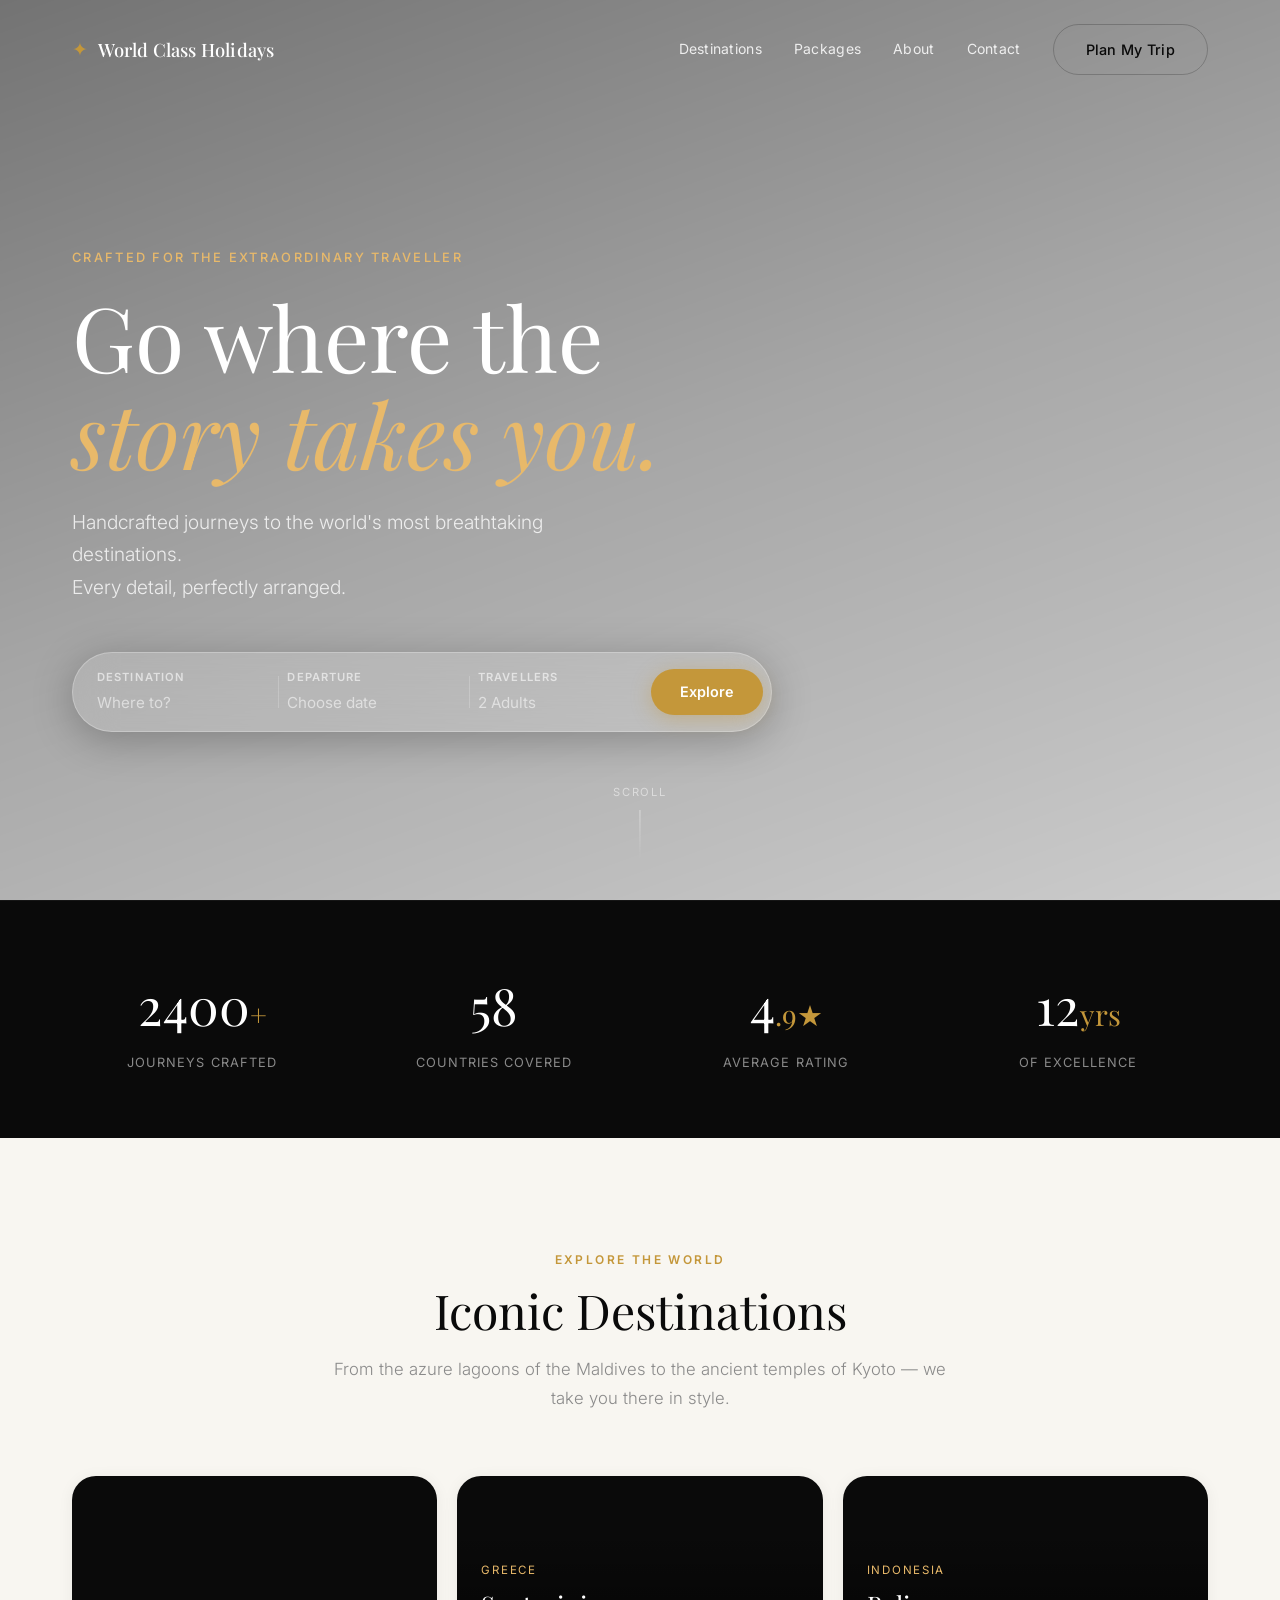
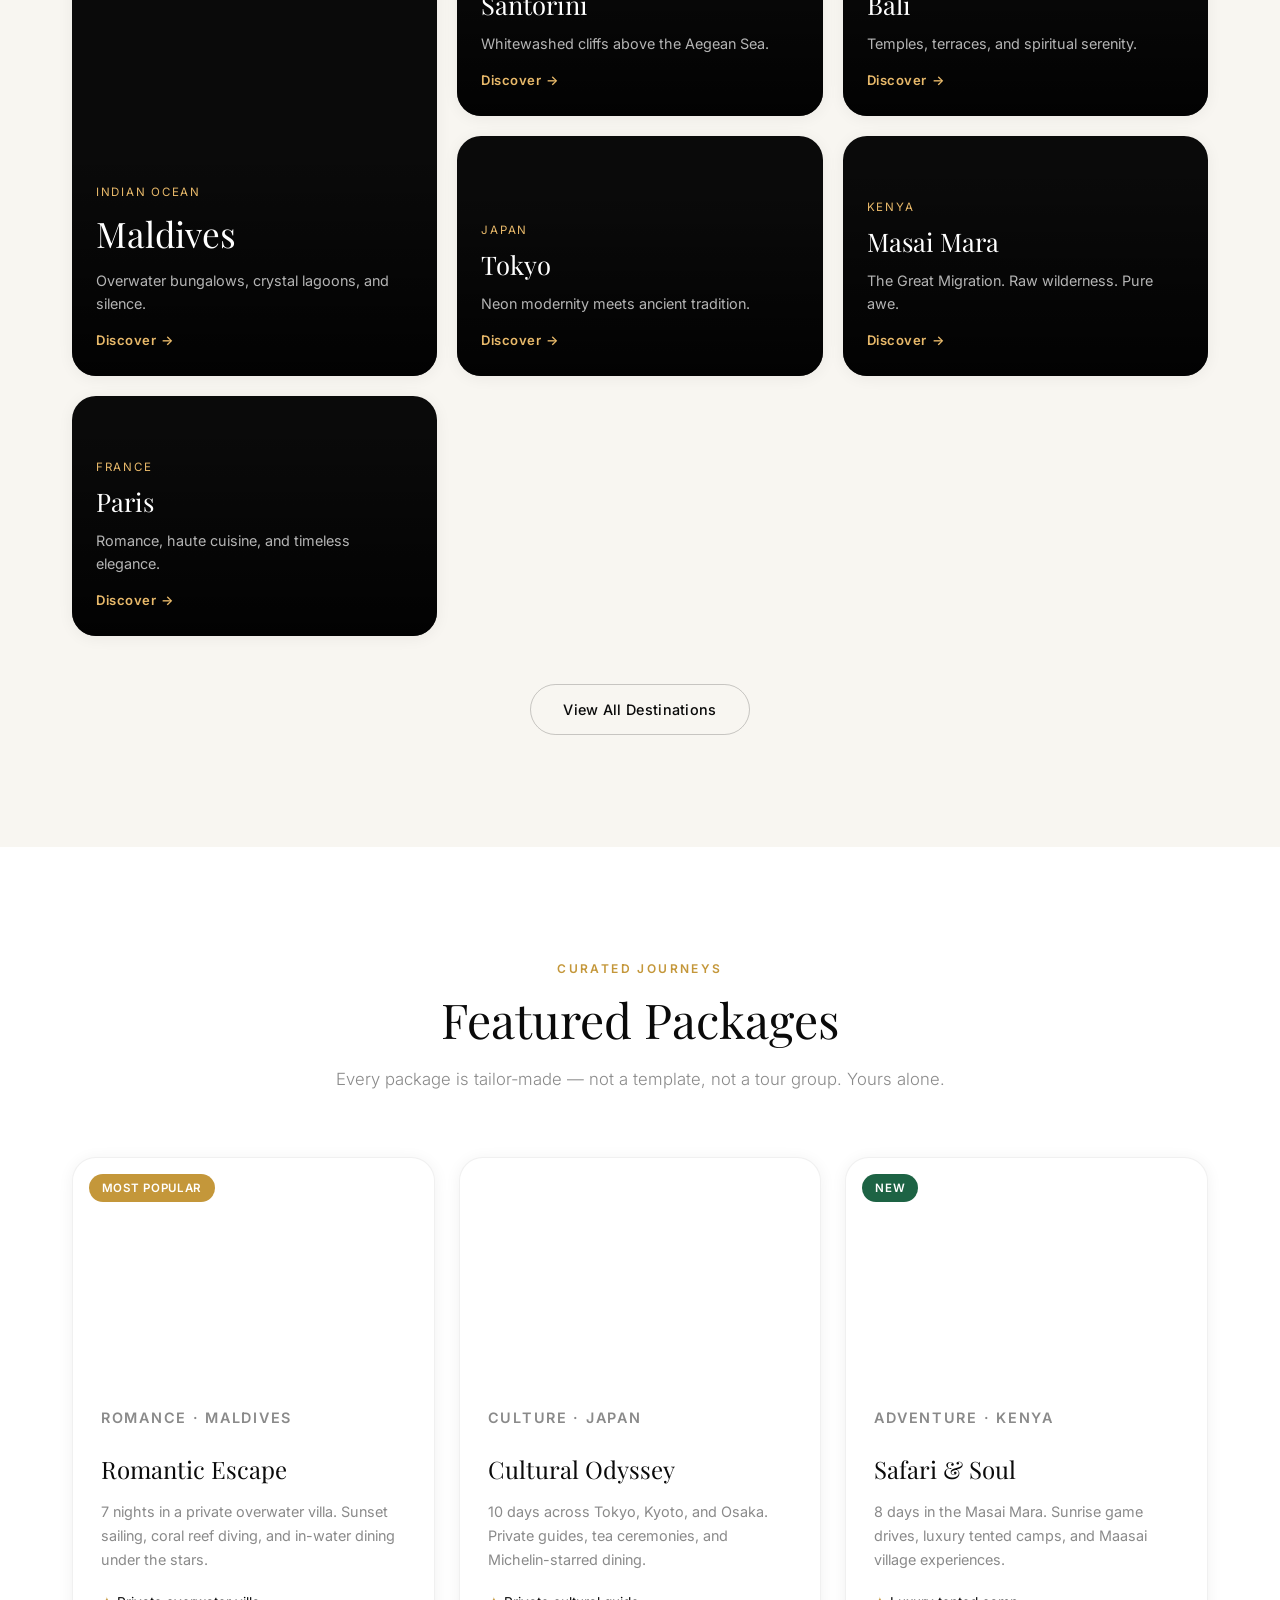
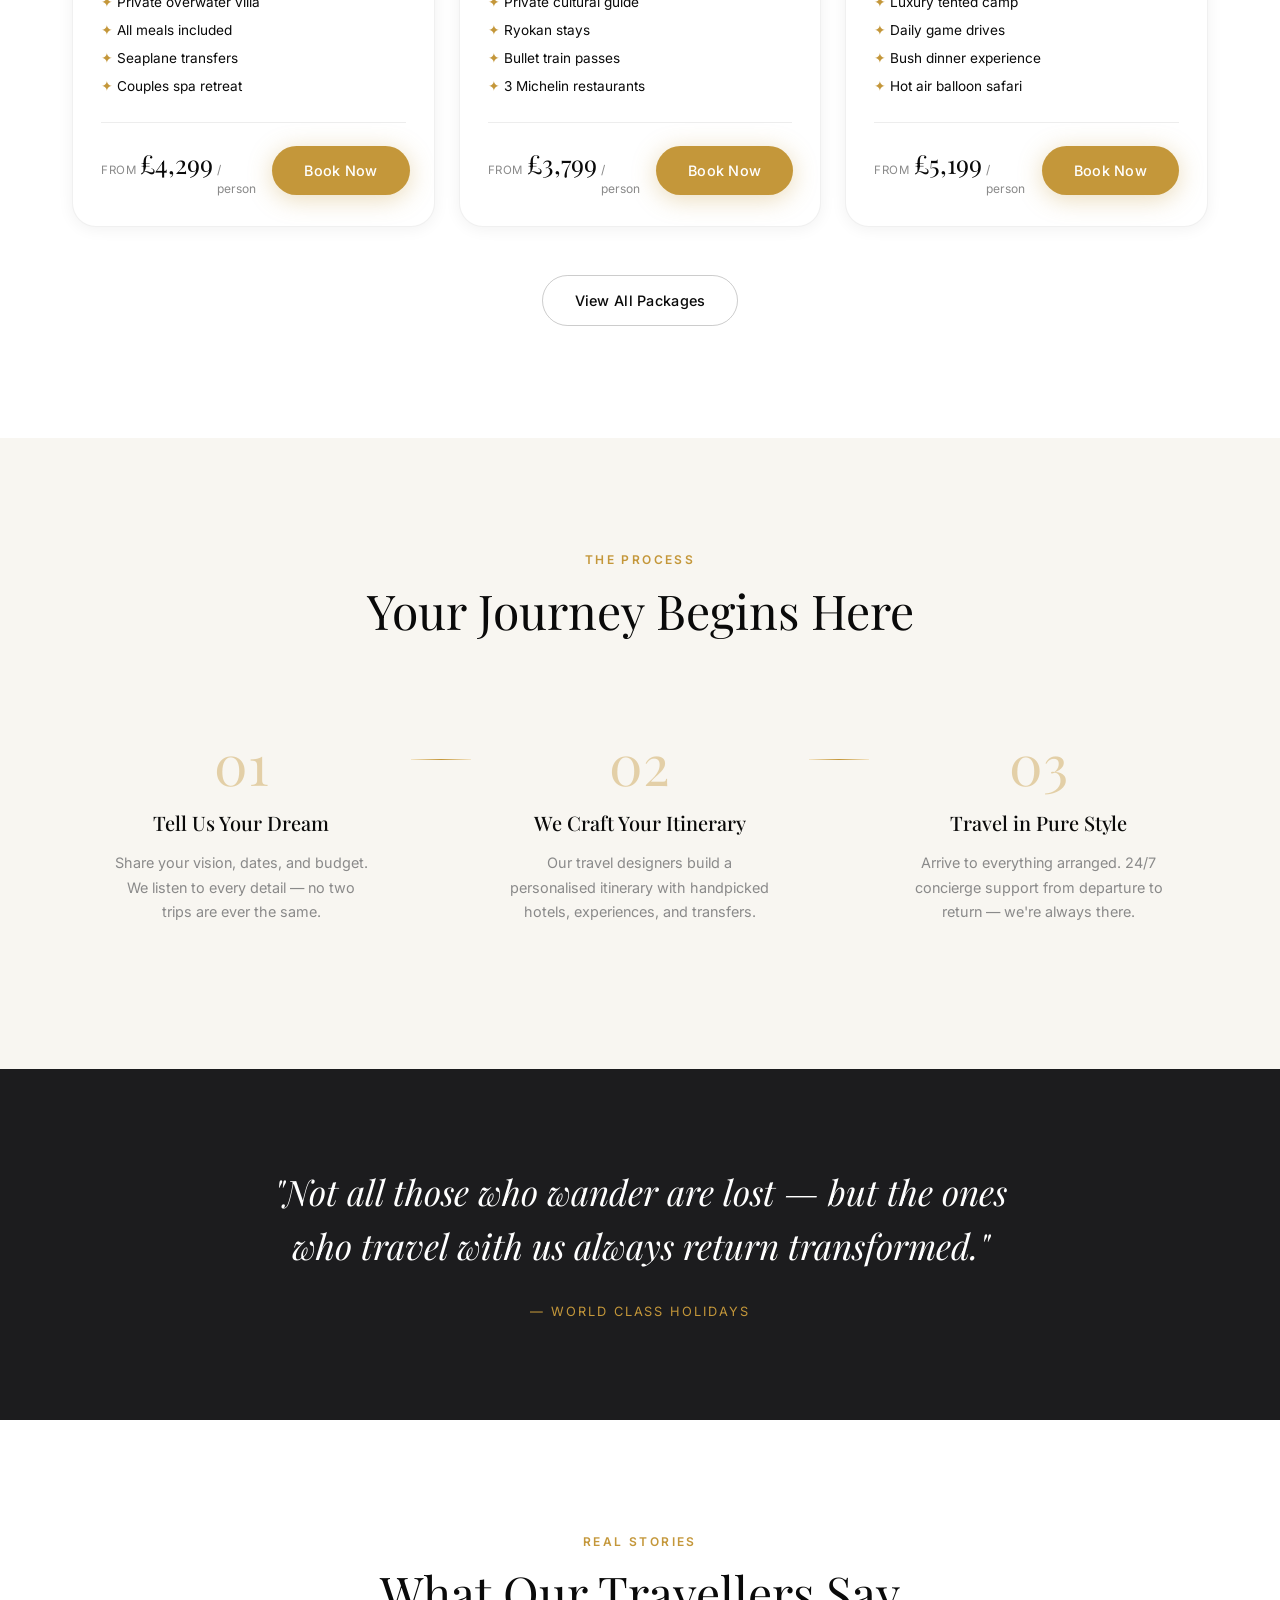
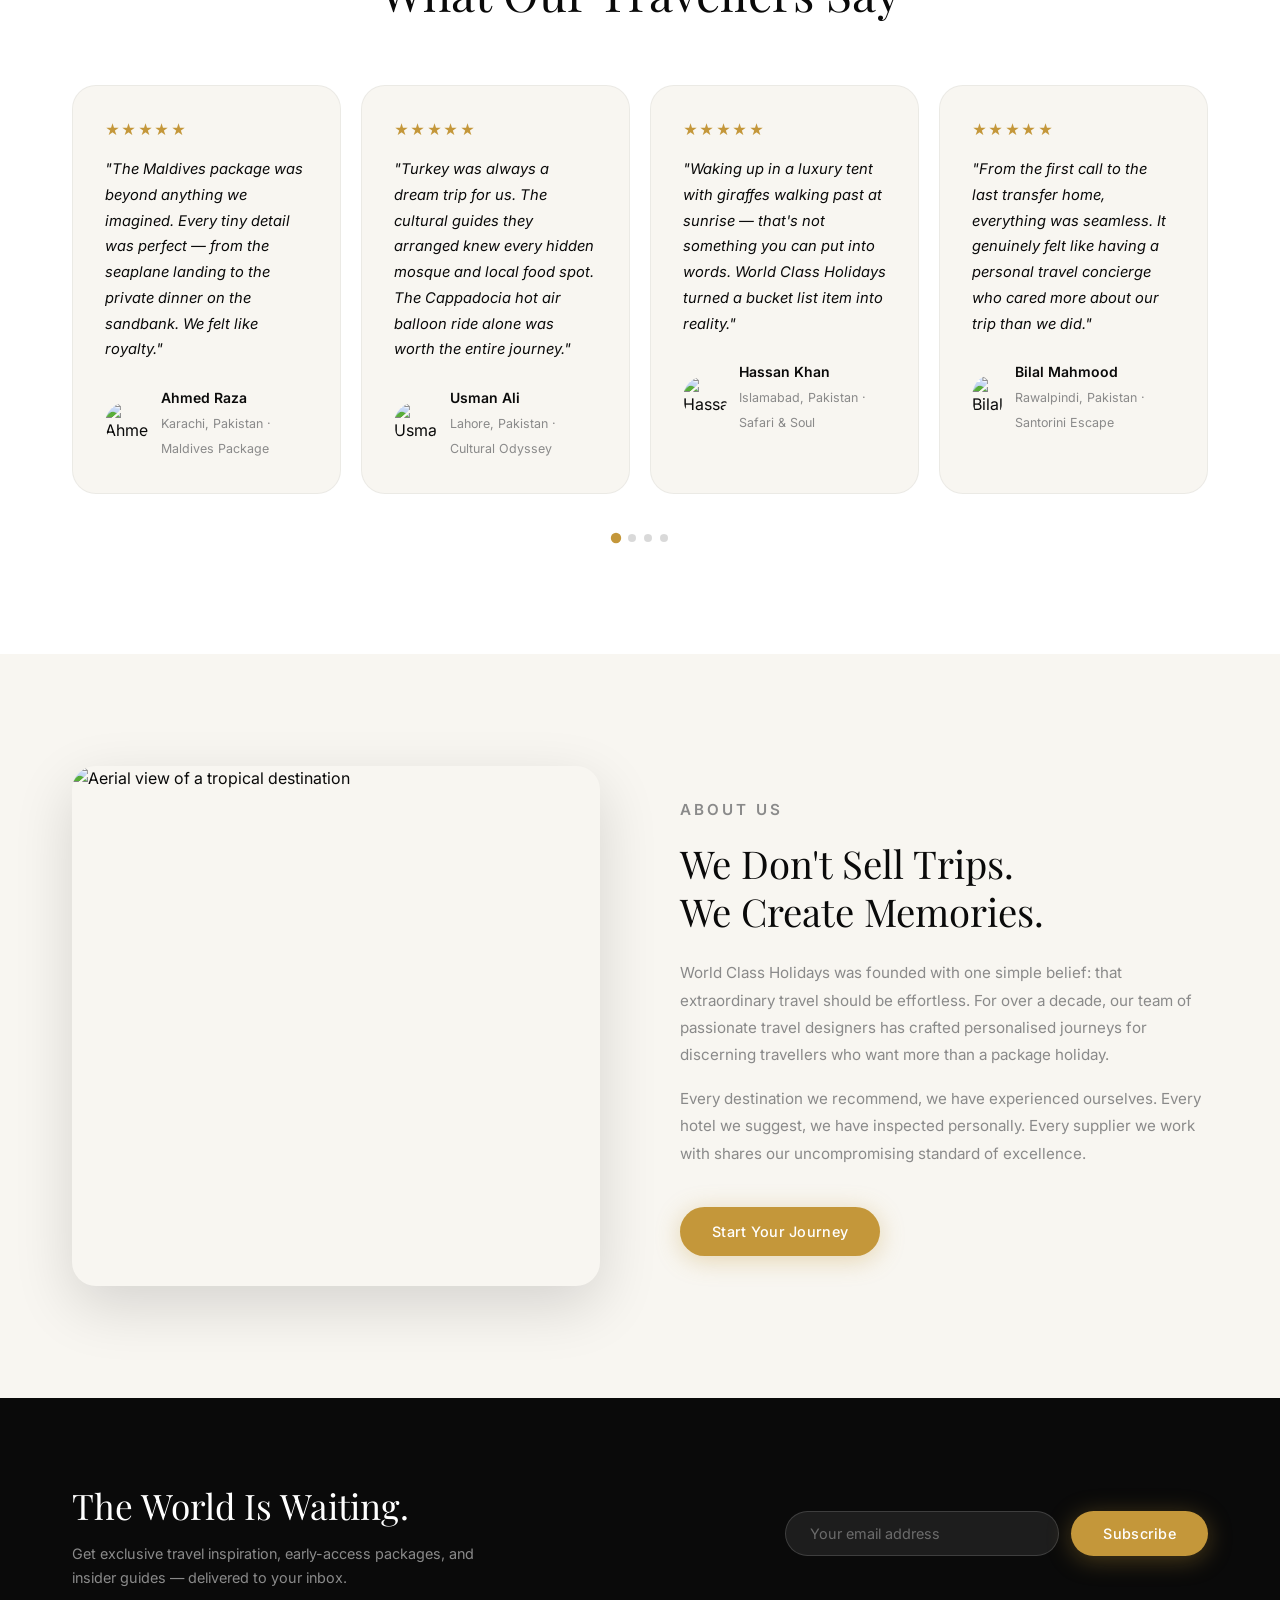
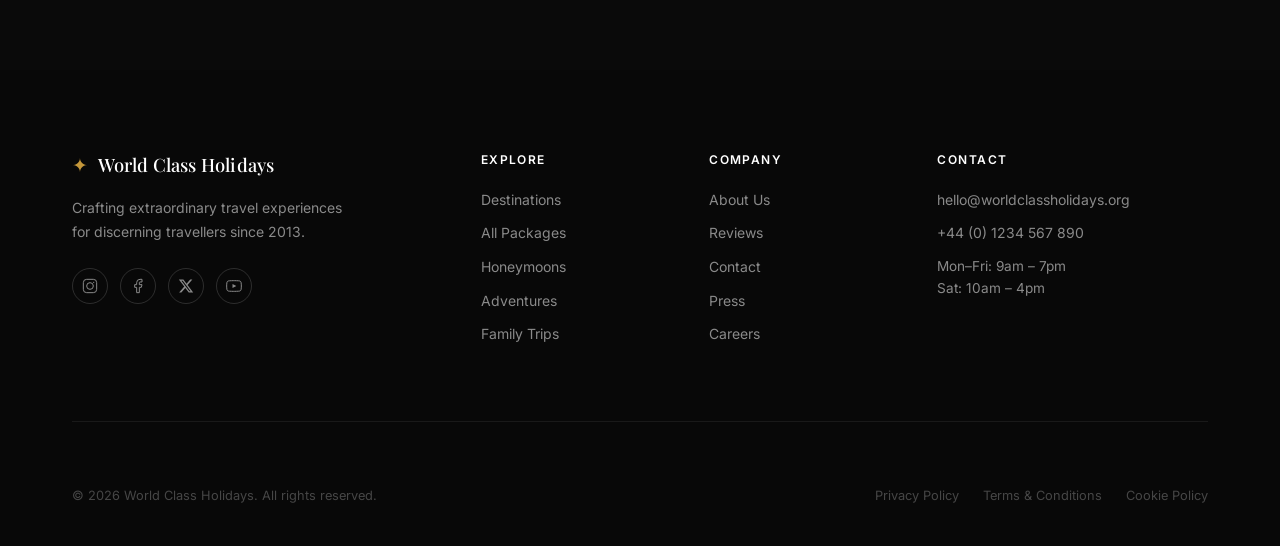
==== commit 638a5569: "testimonials set" ====
--- a/index.html
+++ b/index.html
@@ -321,21 +321,21 @@
           <div class="testi__stars">★★★★★</div>
           <p>"The Maldives package was beyond anything we imagined. Every tiny detail was perfect — from the seaplane landing to the private dinner on the sandbank. We felt like royalty."</p>
           <div class="testi__author">
-            <img src="https://i.pravatar.cc/60?img=47" alt="Sarah M" />
+            <img src="https://randomuser.me/api/portraits/men/32.jpg" alt="Ahmed R" />
             <div>
-              <strong>Sarah Mitchell</strong>
-              <span>London, UK · Maldives Package</span>
+              <strong>Ahmed Raza</strong>
+              <span>Karachi, Pakistan · Maldives Package</span>
             </div>
           </div>
         </div>
         <div class="testi__card">
           <div class="testi__stars">★★★★★</div>
-          <p>"Japan was always a dream trip for us. The cultural guides they arranged knew every hidden temple and ramen spot. The ryokan experience alone was worth the entire journey."</p>
+          <p>"Turkey was always a dream trip for us. The cultural guides they arranged knew every hidden mosque and local food spot. The Cappadocia hot air balloon ride alone was worth the entire journey."</p>
           <div class="testi__author">
-            <img src="https://i.pravatar.cc/60?img=12" alt="James K" />
+            <img src="https://randomuser.me/api/portraits/men/45.jpg" alt="Usman A" />
             <div>
-              <strong>James & Priya Kaur</strong>
-              <span>Manchester, UK · Cultural Odyssey</span>
+              <strong>Usman Ali</strong>
+              <span>Lahore, Pakistan · Cultural Odyssey</span>
             </div>
           </div>
         </div>
@@ -343,10 +343,10 @@
           <div class="testi__stars">★★★★★</div>
           <p>"Waking up in a luxury tent with giraffes walking past at sunrise — that's not something you can put into words. World Class Holidays turned a bucket list item into reality."</p>
           <div class="testi__author">
-            <img src="https://i.pravatar.cc/60?img=33" alt="David O" />
+            <img src="https://randomuser.me/api/portraits/men/75.jpg" alt="Hassan K" />
             <div>
-              <strong>David Okafor</strong>
-              <span>Birmingham, UK · Safari & Soul</span>
+              <strong>Hassan Khan</strong>
+              <span>Islamabad, Pakistan · Safari & Soul</span>
             </div>
           </div>
         </div>
@@ -354,10 +354,10 @@
           <div class="testi__stars">★★★★★</div>
           <p>"From the first call to the last transfer home, everything was seamless. It genuinely felt like having a personal travel concierge who cared more about our trip than we did."</p>
           <div class="testi__author">
-            <img src="https://i.pravatar.cc/60?img=25" alt="Emma L" />
+            <img src="https://randomuser.me/api/portraits/men/55.jpg" alt="Bilal M" />
             <div>
-              <strong>Emma Laurent</strong>
-              <span>Bristol, UK · Santorini Escape</span>
+              <strong>Bilal Mahmood</strong>
+              <span>Rawalpindi, Pakistan · Santorini Escape</span>
             </div>
           </div>
         </div>
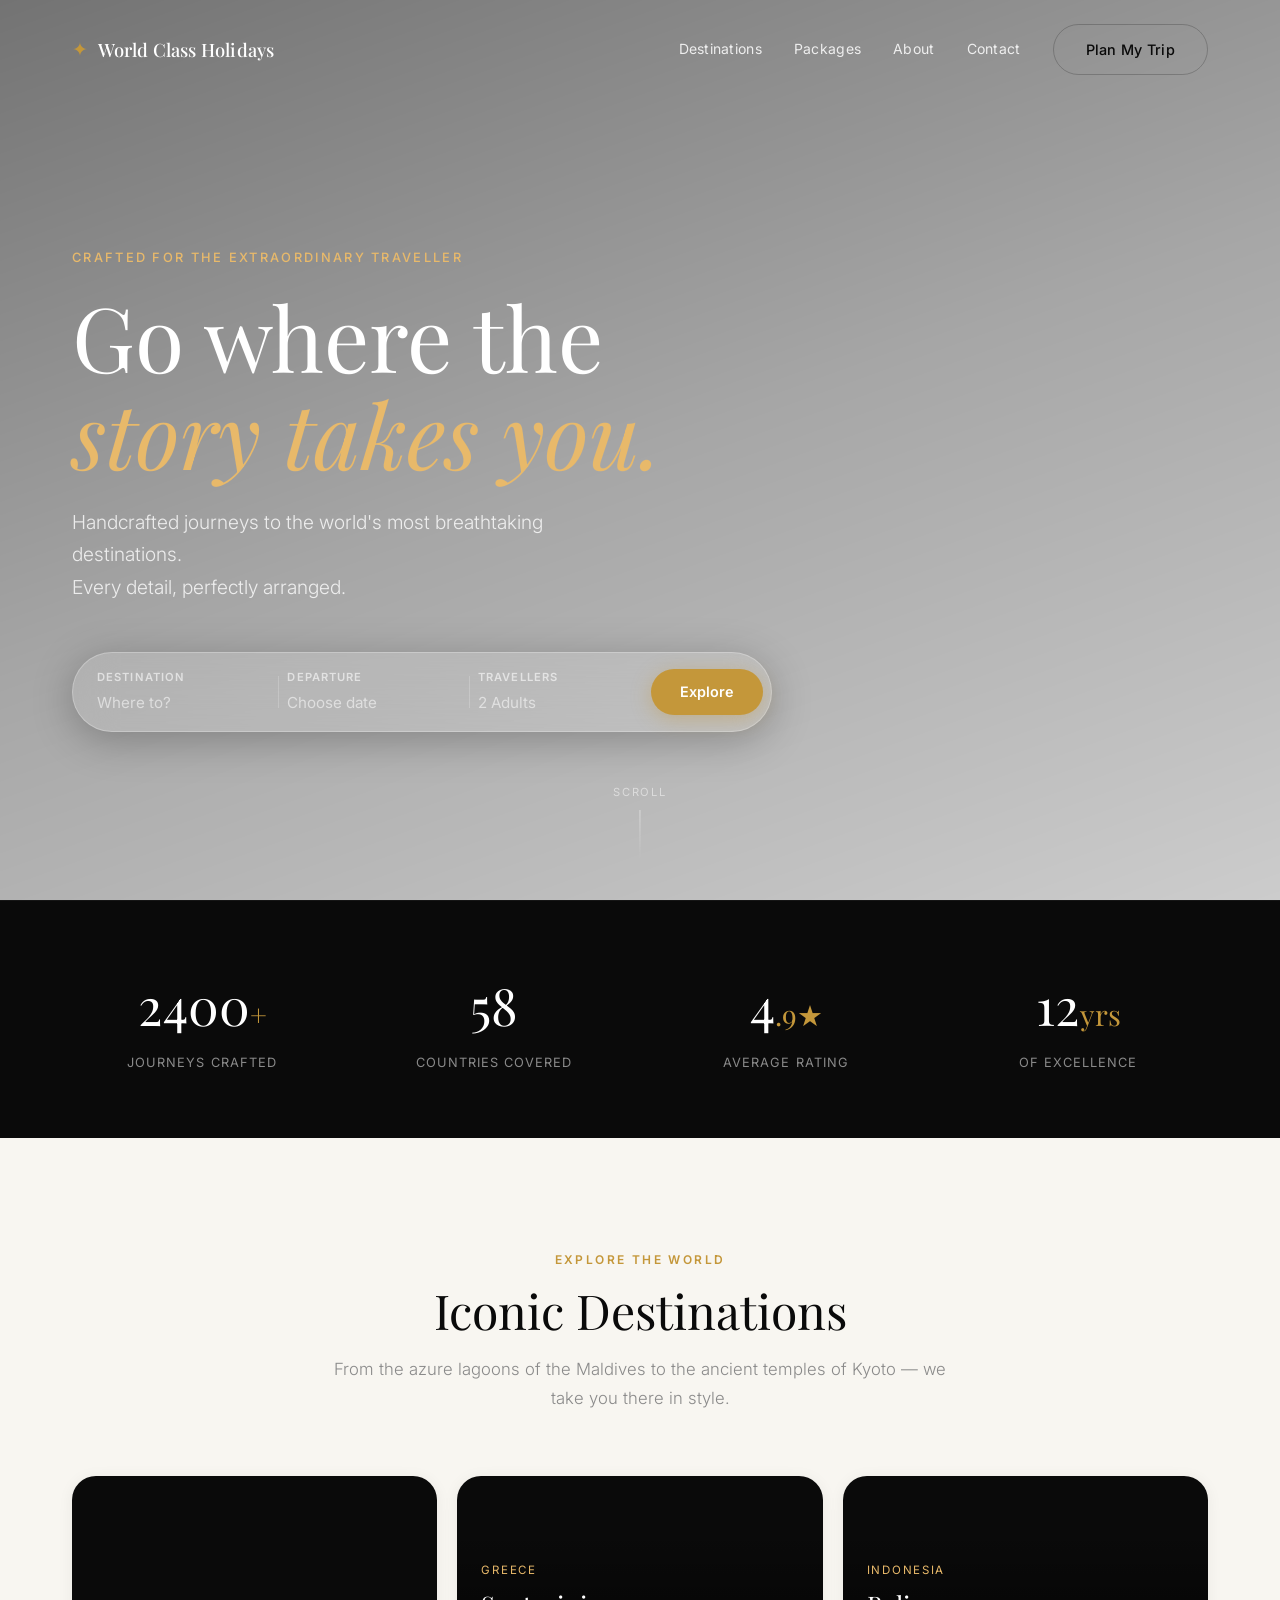
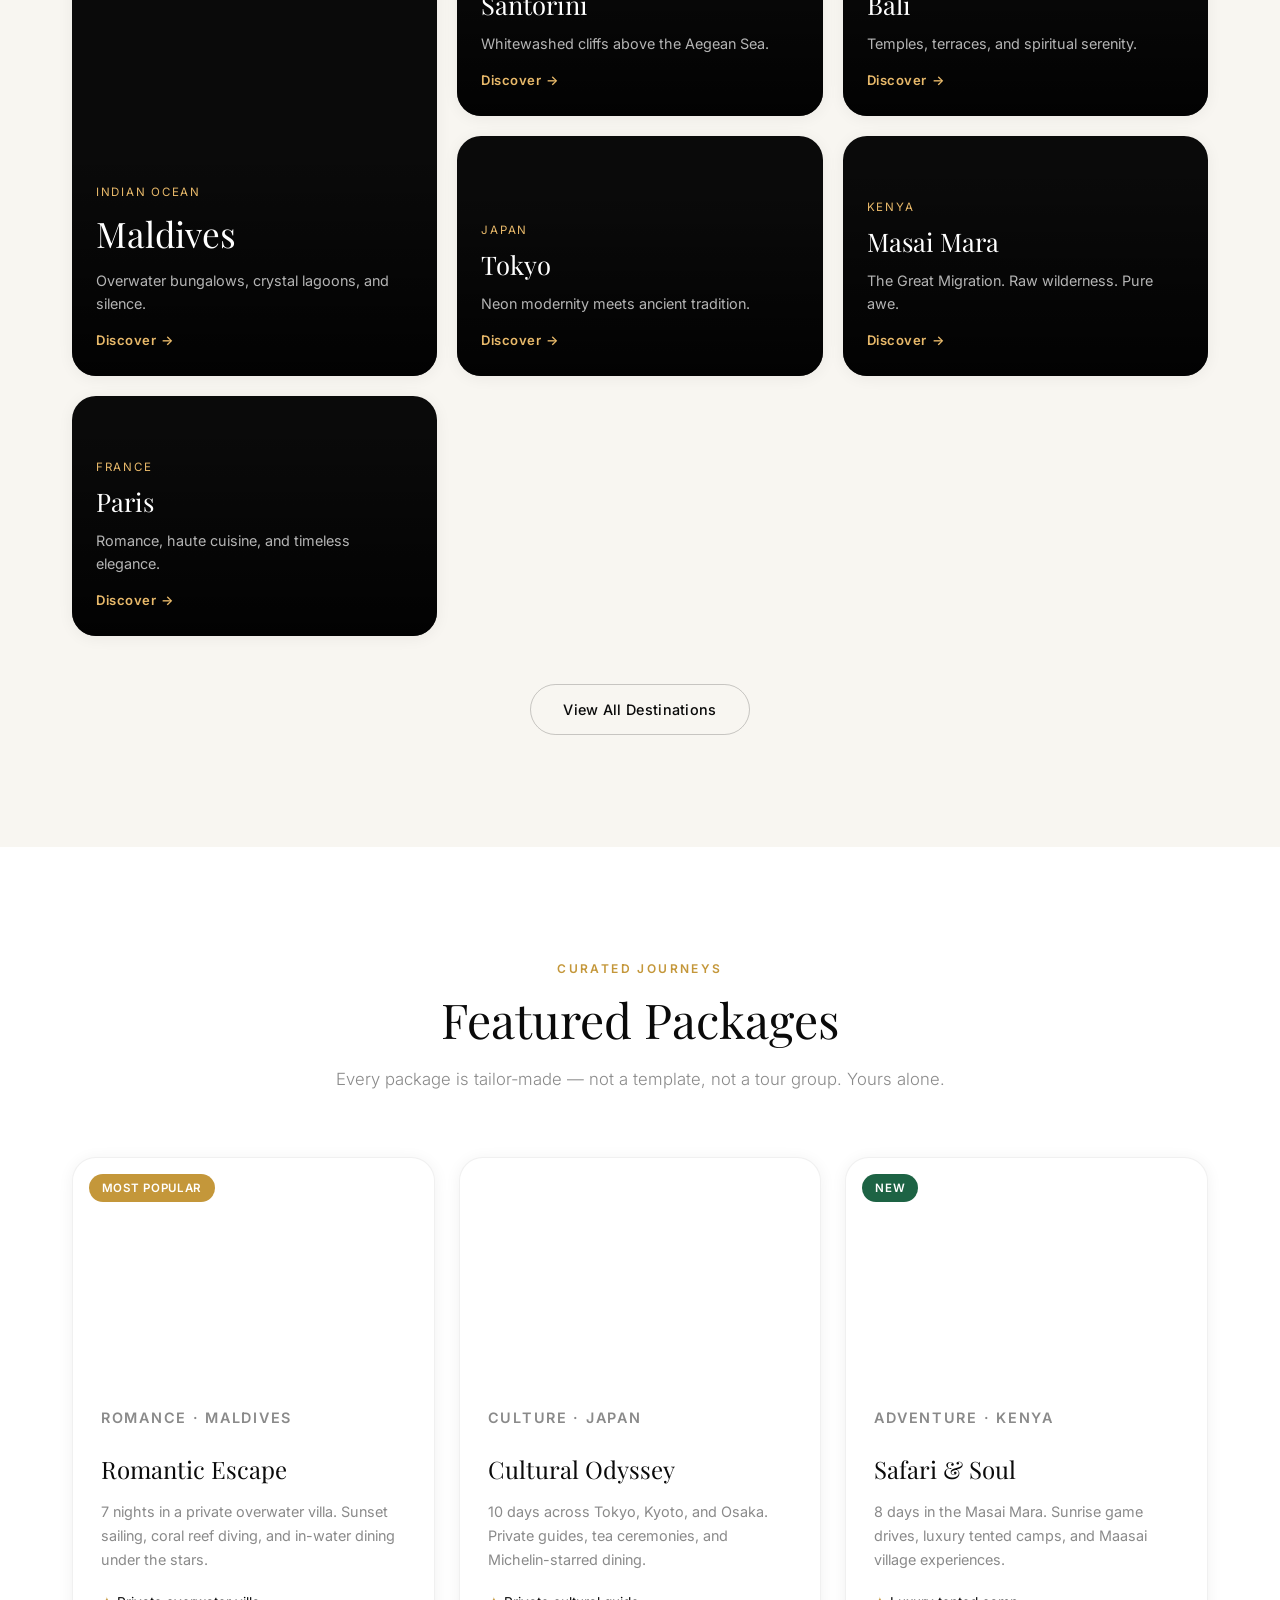
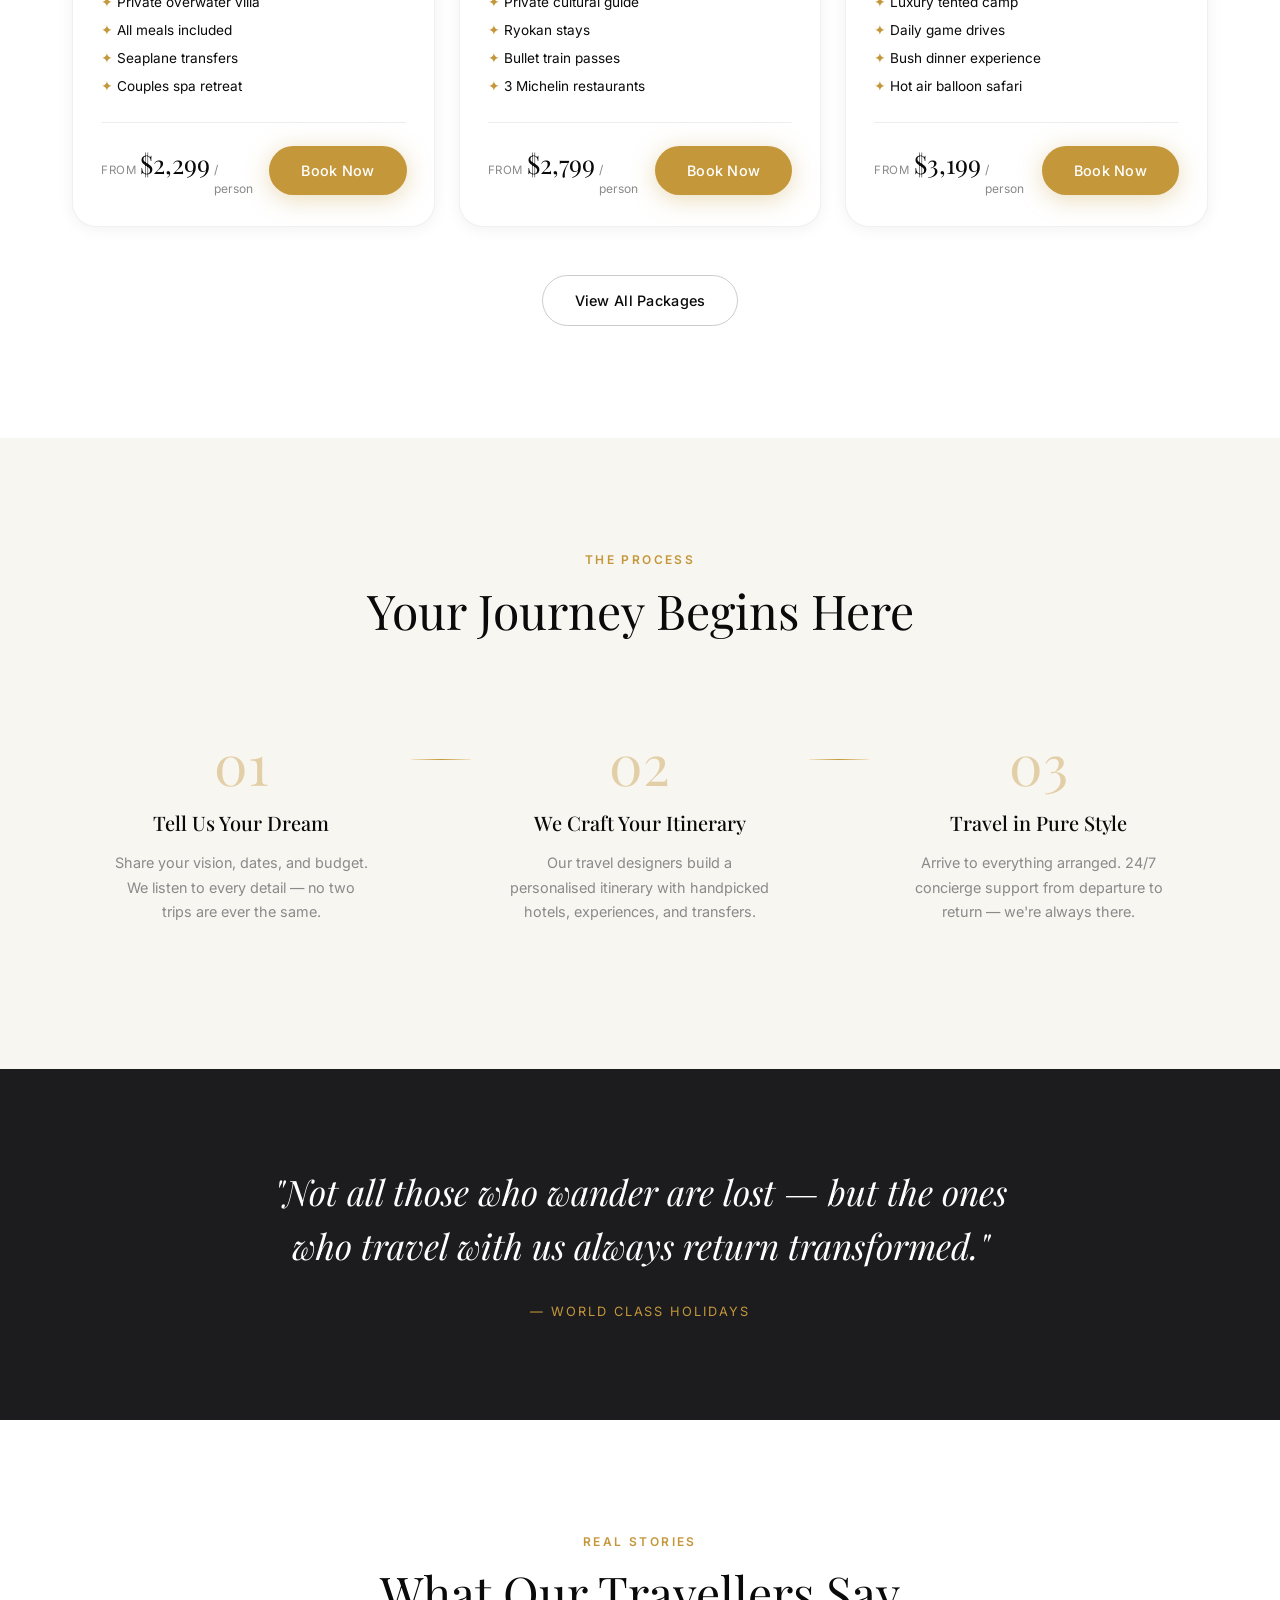
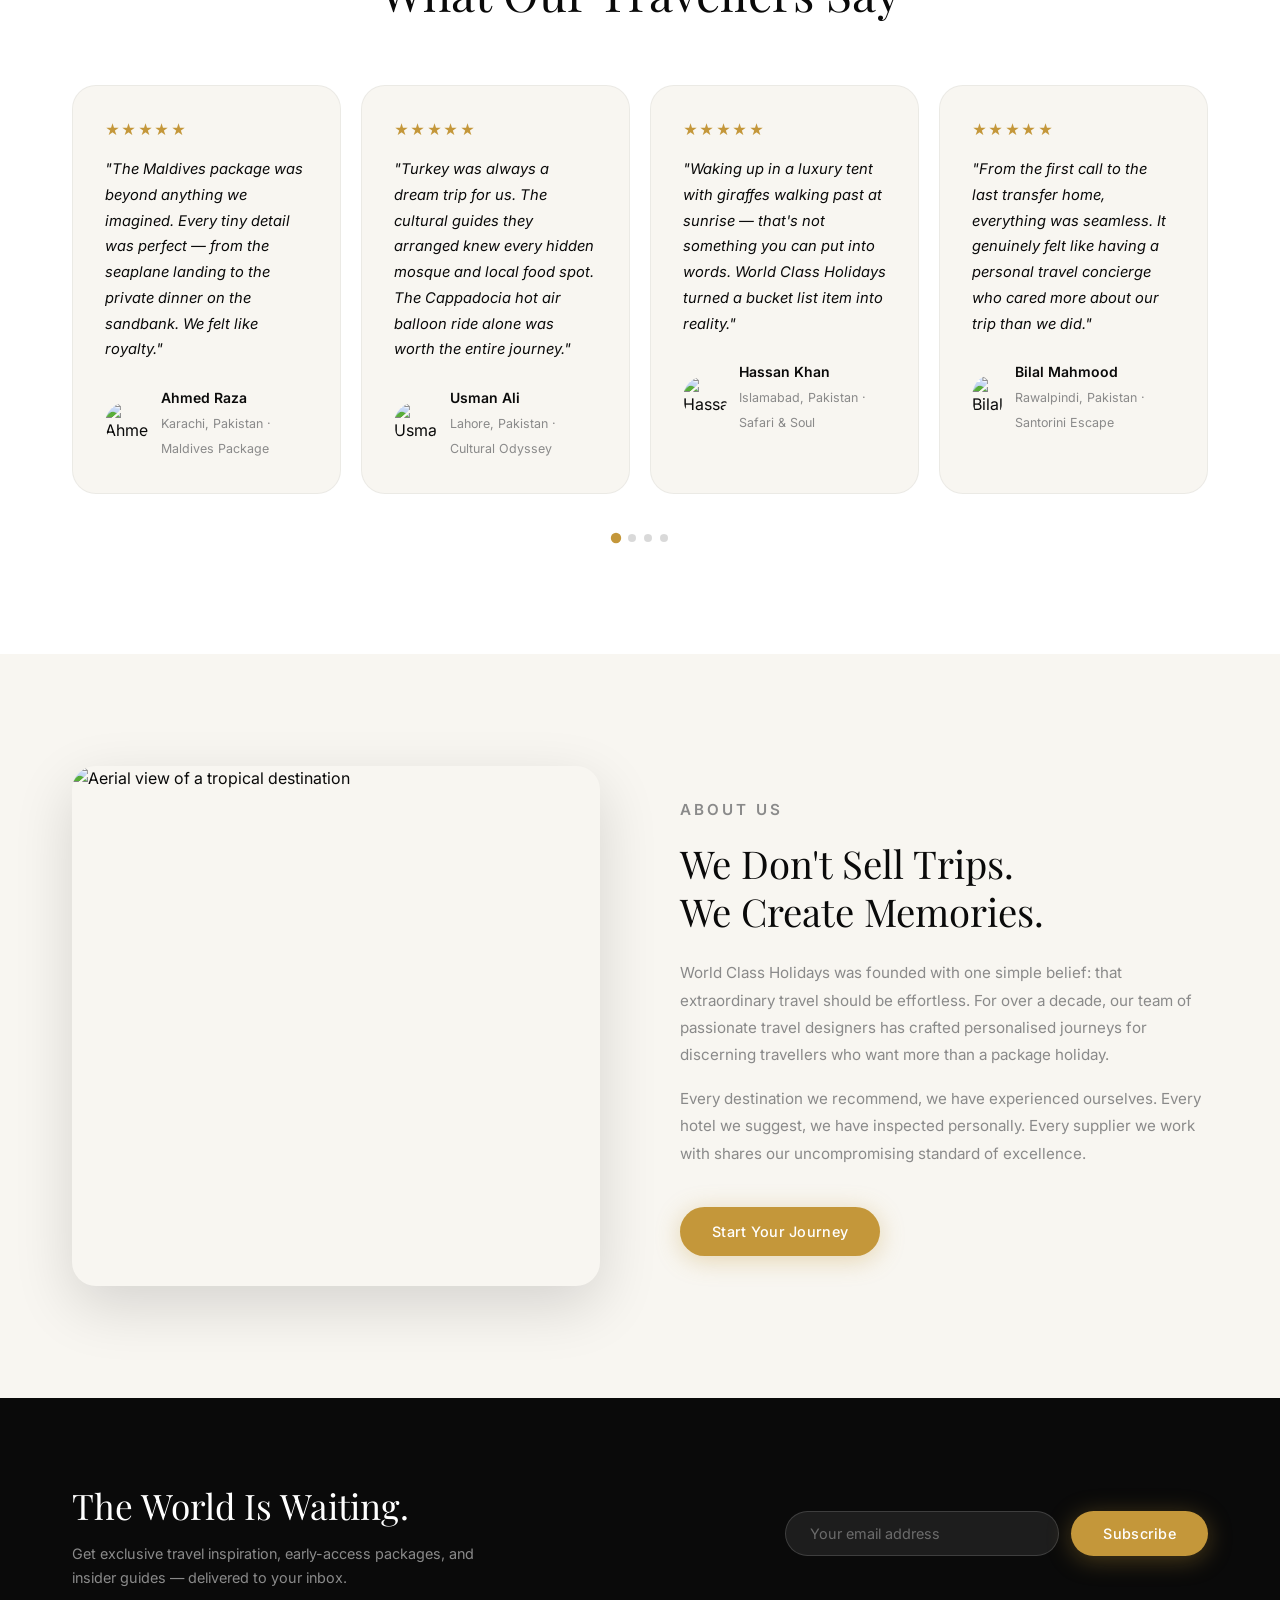
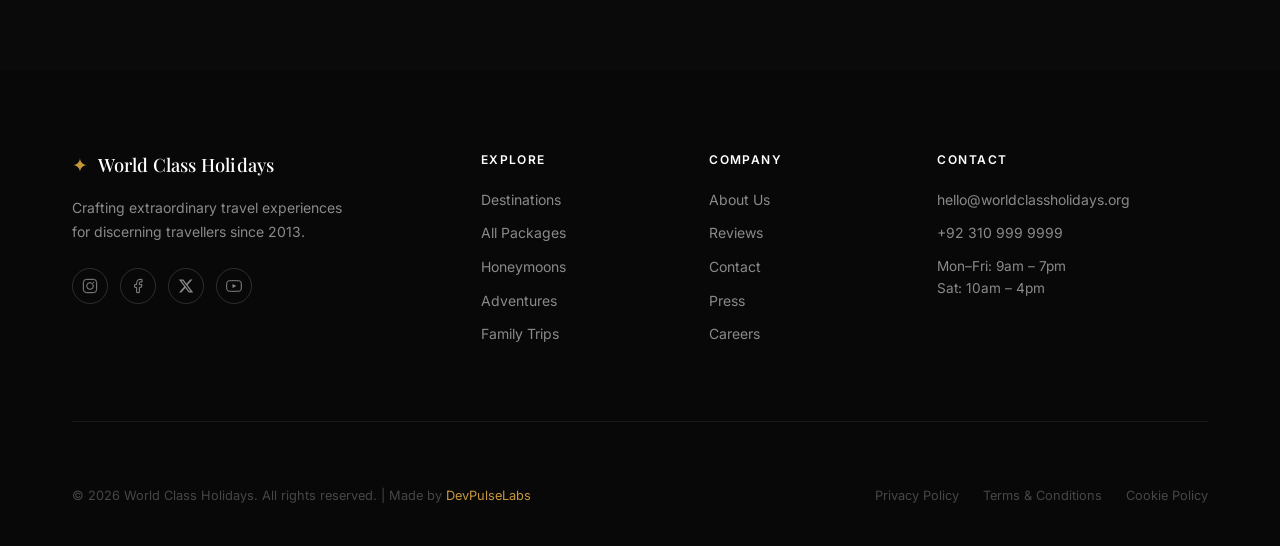
==== commit c7d473d4: "some fixes" ====
--- a/index.html
+++ b/index.html
@@ -206,7 +206,7 @@
             <div class="pkg__footer">
               <div class="pkg__price">
                 <span class="pkg__from">from</span>
-                <span class="pkg__amount">£4,299</span>
+                <span class="pkg__amount">$2,299</span>
                 <span class="pkg__per">/ person</span>
               </div>
               <a href="packages.html" class="btn btn--gold">Book Now</a>
@@ -230,7 +230,7 @@
             <div class="pkg__footer">
               <div class="pkg__price">
                 <span class="pkg__from">from</span>
-                <span class="pkg__amount">£3,799</span>
+                <span class="pkg__amount">$2,799</span>
                 <span class="pkg__per">/ person</span>
               </div>
               <a href="packages.html" class="btn btn--gold">Book Now</a>
@@ -255,7 +255,7 @@
             <div class="pkg__footer">
               <div class="pkg__price">
                 <span class="pkg__from">from</span>
-                <span class="pkg__amount">£5,199</span>
+                <span class="pkg__amount">$3,199</span>
                 <span class="pkg__per">/ person</span>
               </div>
               <a href="packages.html" class="btn btn--gold">Book Now</a>
@@ -449,12 +449,12 @@
         <div class="footer__col">
           <h4>Contact</h4>
           <a href="mailto:hello@worldclassholidays.org">hello@worldclassholidays.org</a>
-          <a href="tel:+441234567890">+44 (0) 1234 567 890</a>
+          <a href="tel:+921234567890">+92 310 999 9999</a>
           <p style="color:var(--gray-1);font-size:0.85rem;margin-top:0.5rem;">Mon–Fri: 9am – 7pm<br/>Sat: 10am – 4pm</p>
         </div>
       </div>
       <div class="footer__bottom">
-        <p>© 2026 World Class Holidays. All rights reserved.</p>
+        <p>© 2026 World Class Holidays. All rights reserved. | Made by <a href="https://www.devpulselabs.com/" target="_blank" style="color:var(--gold);text-decoration:none;">DevPulseLabs</a></p>
         <div class="footer__legal">
           <a href="#">Privacy Policy</a>
           <a href="#">Terms & Conditions</a>
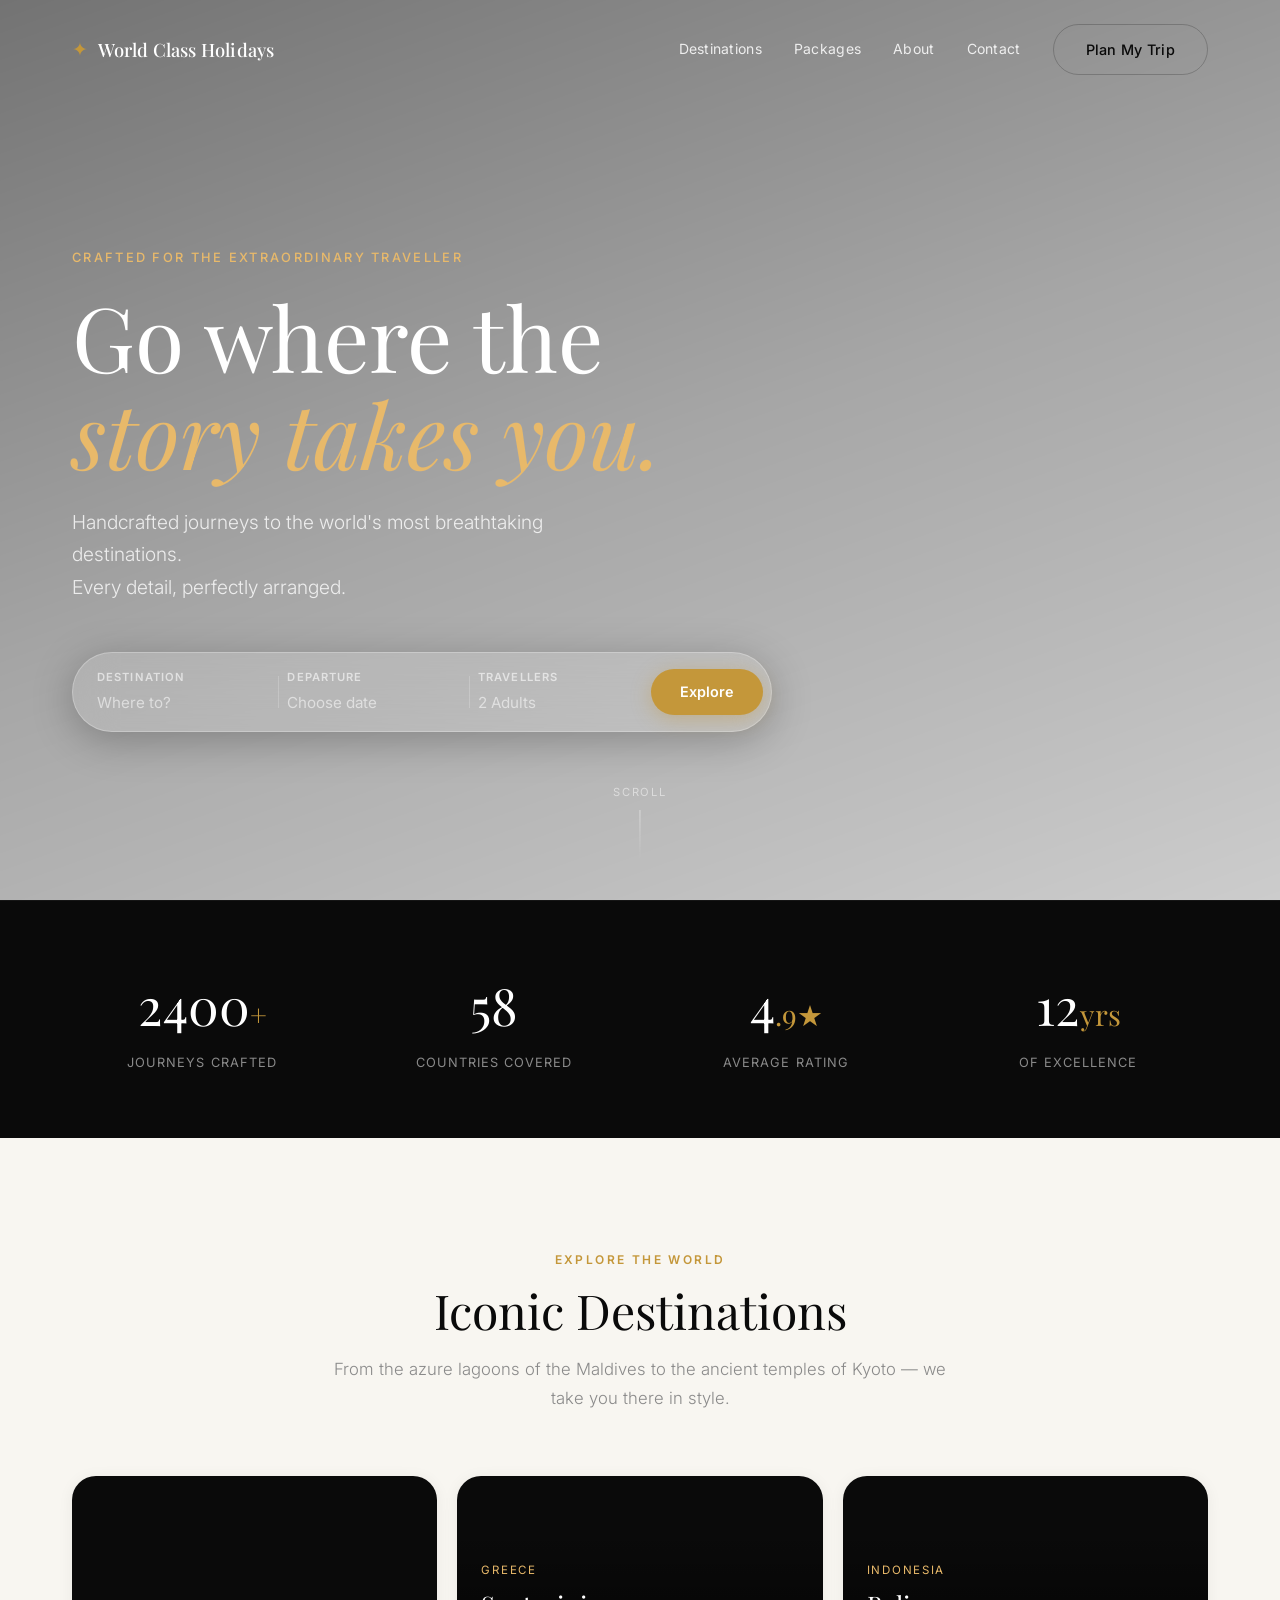
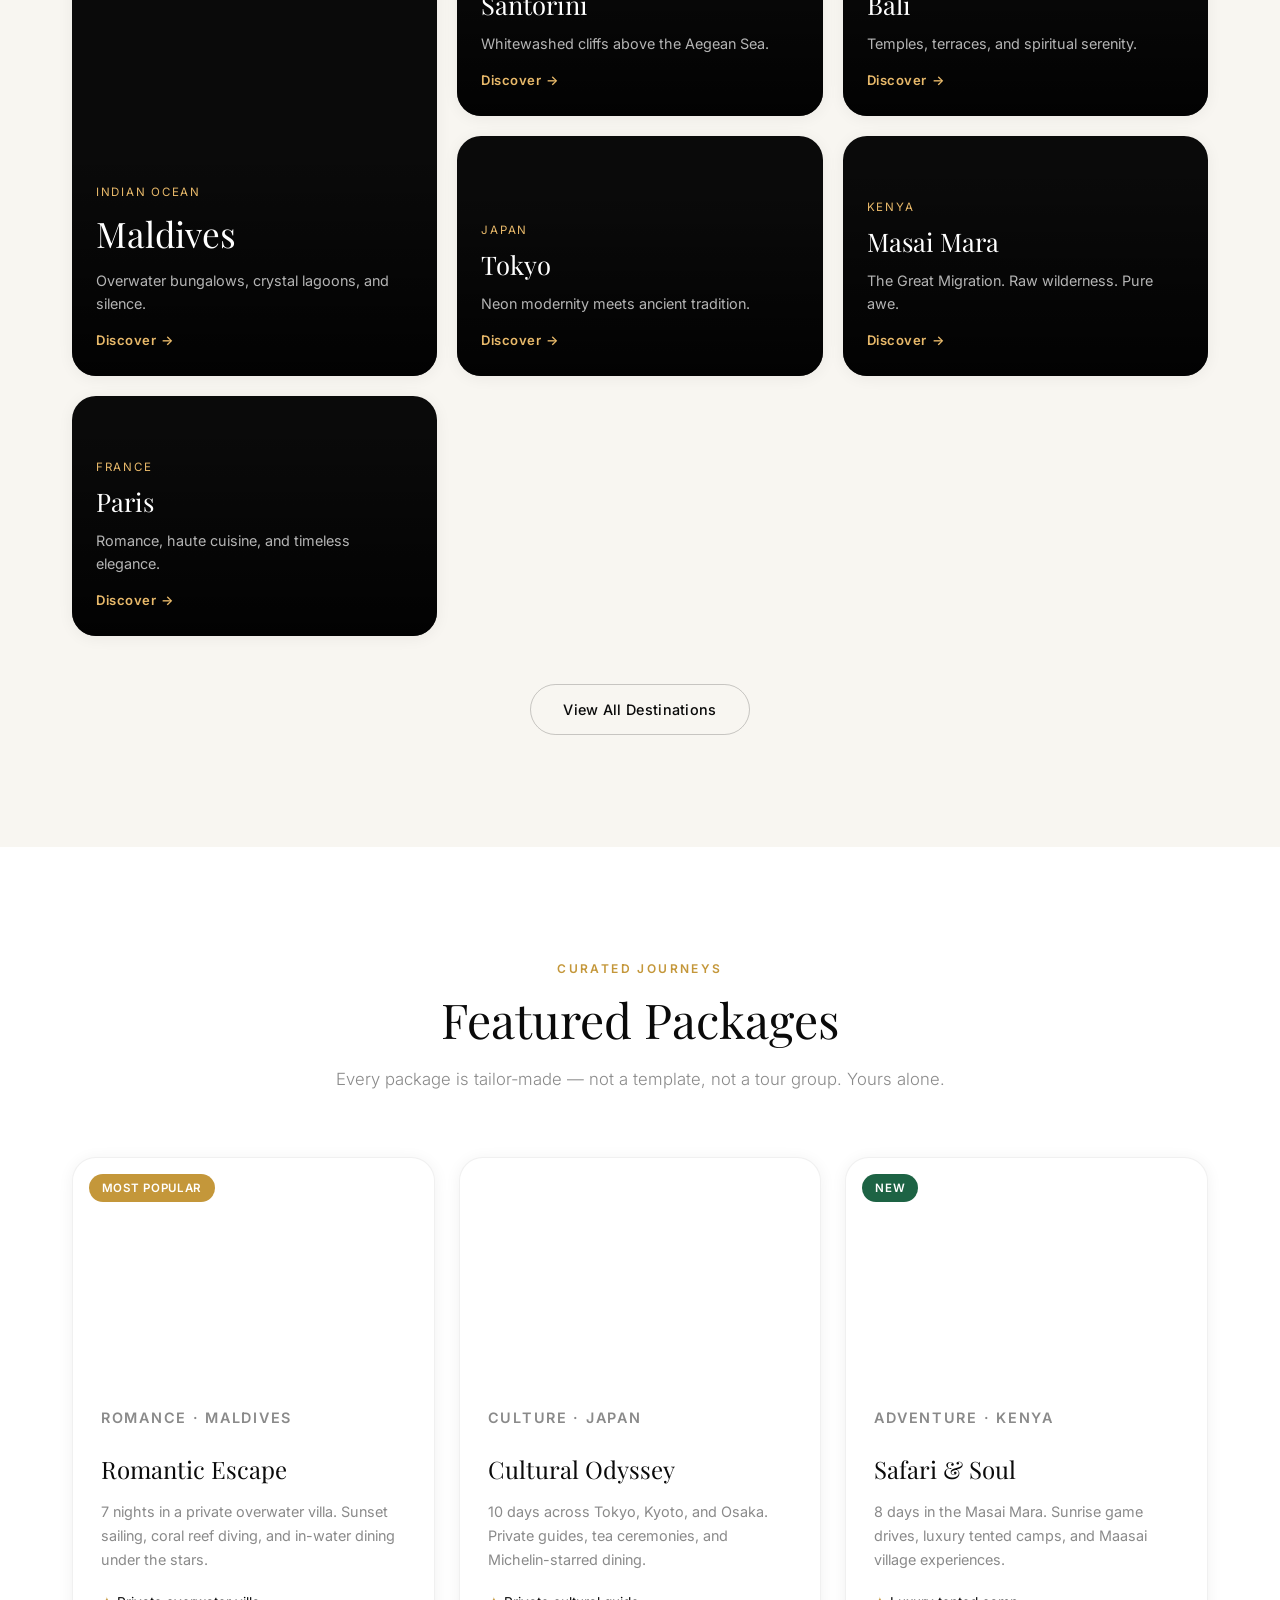
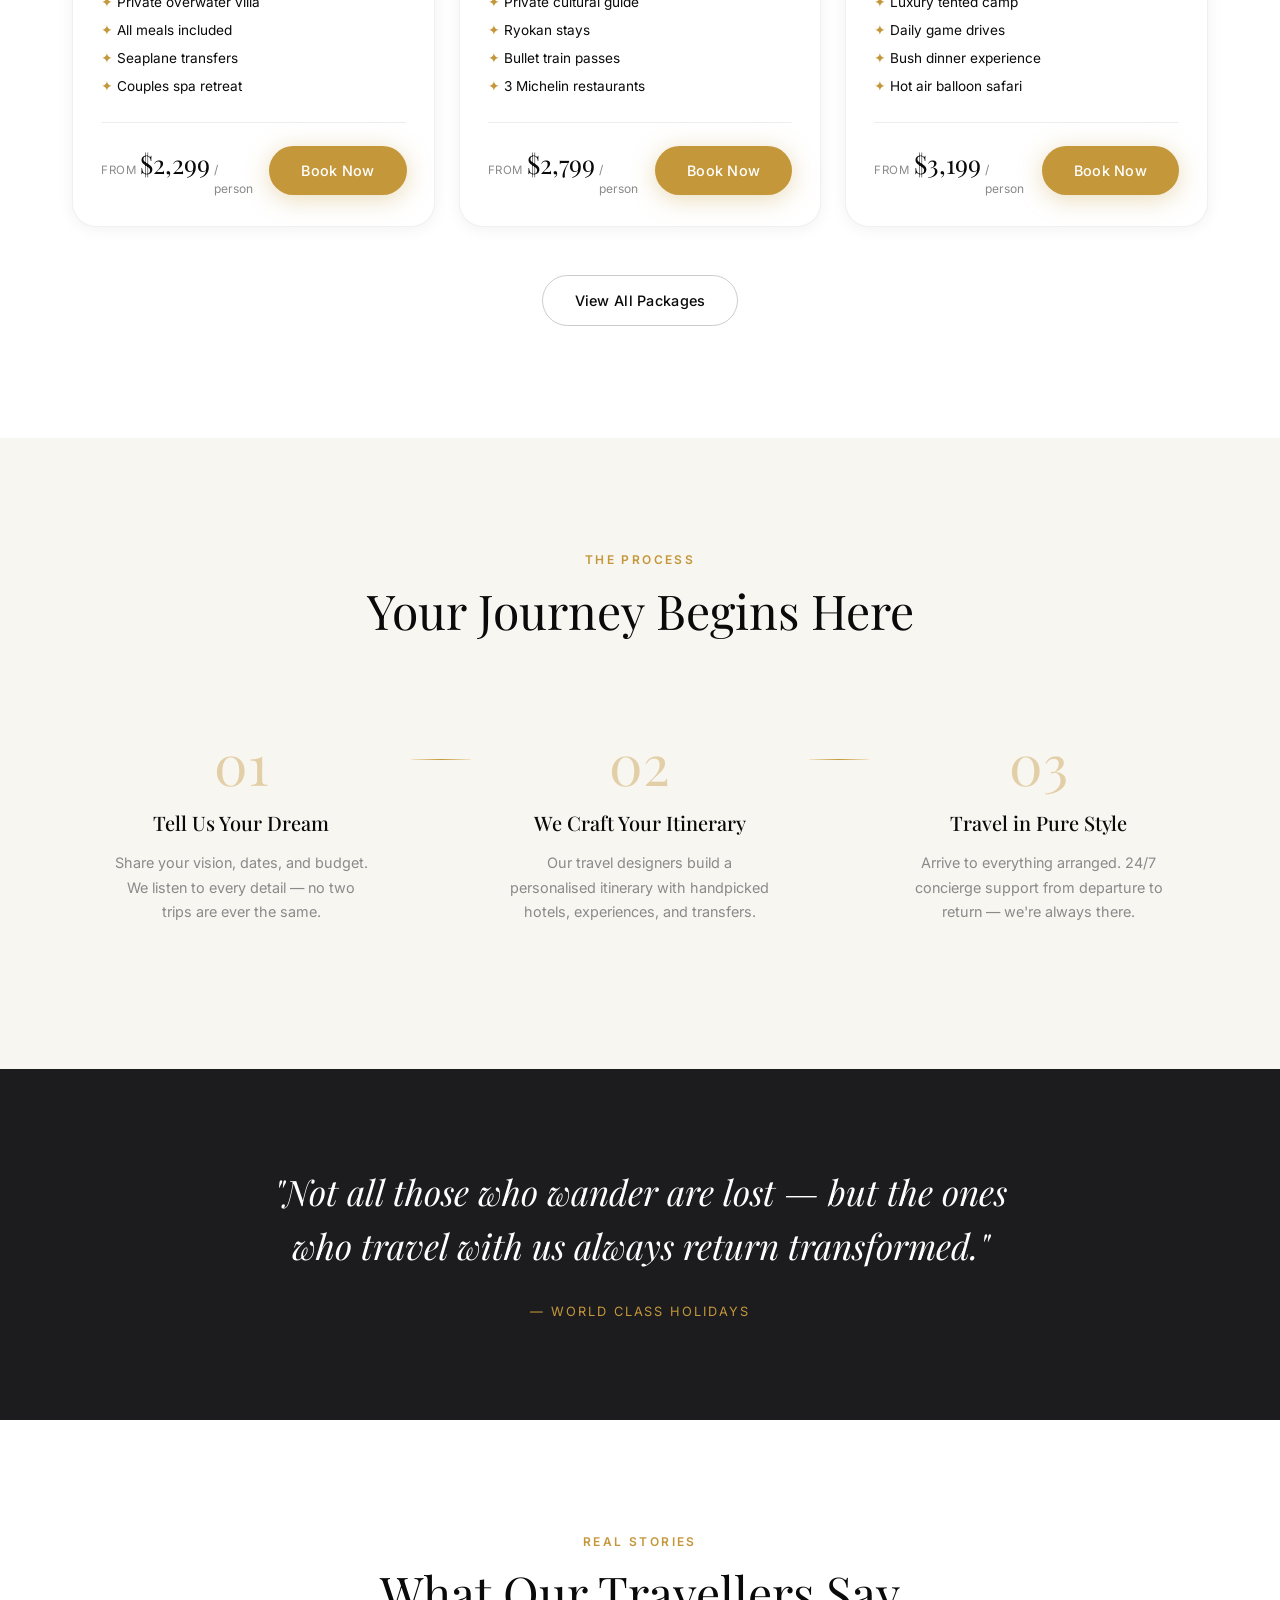
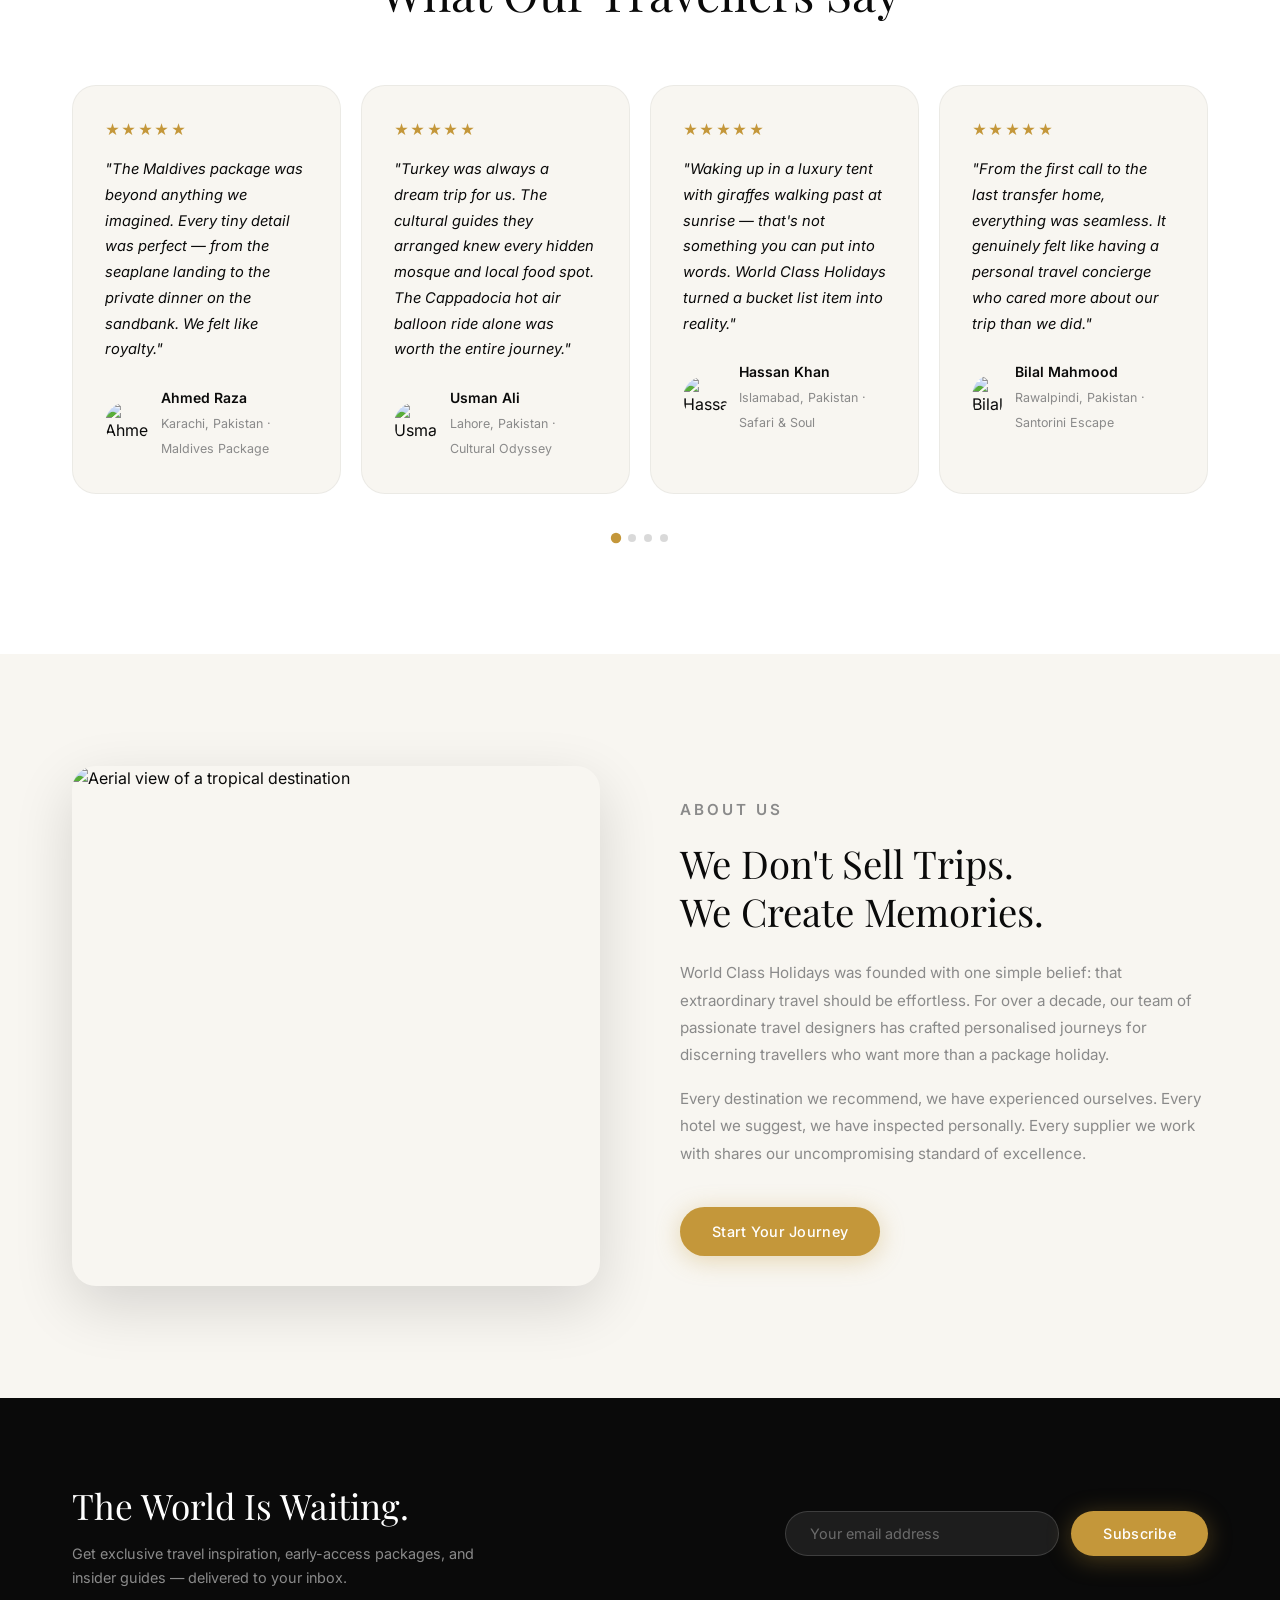
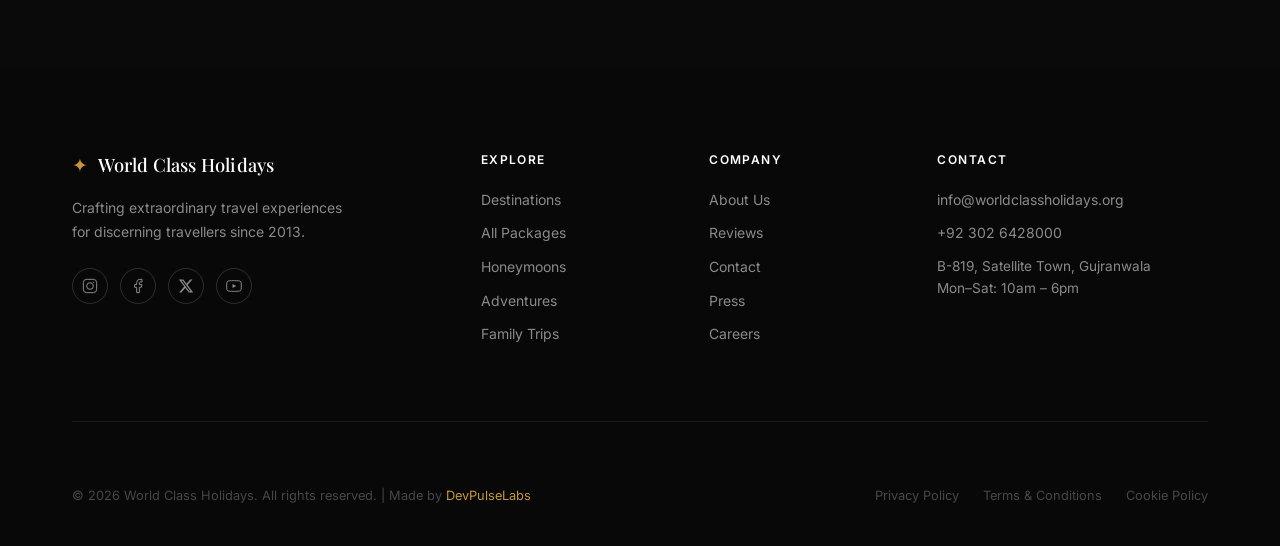
==== commit c58ebdb5: "update contact information across all pages" ====
--- a/index.html
+++ b/index.html
@@ -448,9 +448,9 @@
         </div>
         <div class="footer__col">
           <h4>Contact</h4>
-          <a href="mailto:hello@worldclassholidays.org">hello@worldclassholidays.org</a>
-          <a href="tel:+921234567890">+92 310 999 9999</a>
-          <p style="color:var(--gray-1);font-size:0.85rem;margin-top:0.5rem;">Mon–Fri: 9am – 7pm<br/>Sat: 10am – 4pm</p>
+          <a href="mailto:info@worldclassholidays.org">info@worldclassholidays.org</a>
+          <a href="tel:+923026428000">+92 302 6428000</a>
+          <p style="color:var(--gray-1);font-size:0.85rem;margin-top:0.5rem;">B-819, Satellite Town, Gujranwala<br/>Mon–Sat: 10am – 6pm</p>
         </div>
       </div>
       <div class="footer__bottom">
